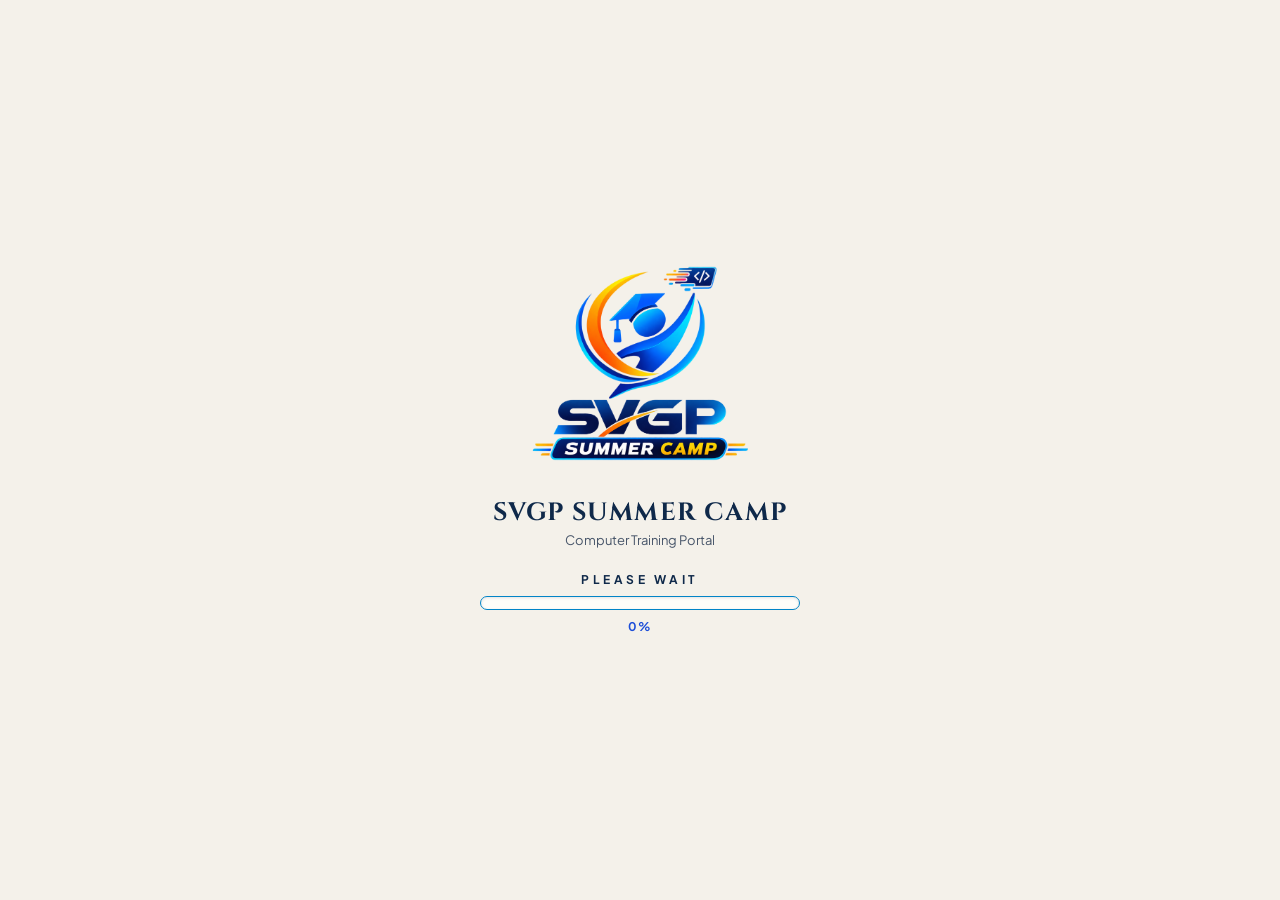
==== index.html @ 21c74dfc "Add files via upload" ====
<!DOCTYPE html>
<html lang="en">
<head>
  <meta charset="UTF-8" />
  <meta name="viewport" content="width=device-width, initial-scale=1.0" />
  <title>SVGP Summer Camp — Login</title>
  <link rel="preconnect" href="https://fonts.googleapis.com" />
  <link rel="preconnect" href="https://fonts.gstatic.com" crossorigin />
  <link href="https://fonts.googleapis.com/css2?family=Cinzel:wght@600;700&family=Plus+Jakarta+Sans:wght@400;500;600;700&display=swap" rel="stylesheet" />
  <link rel="stylesheet" href="common.css" />
  <link rel="stylesheet" href="splash.css" />
  <link rel="stylesheet" href="login.css" />
</head>
<body>
  <!-- ==================== 5-SECOND LOADING ANIMATION ==================== -->
  <div id="splash-loader" class="splash-screen" aria-label="Loading SVGP Summer Camp">
    <div class="splash-inner">
      <img src="logo.png" alt="SVGP Summer Camp Logo" class="splash-logo-img" />
      <h1 class="splash-brand-label">SVGP SUMMER CAMP</h1>
      <p class="splash-sub-label">Computer Training Portal</p>

      <div class="wait-loader-box" aria-hidden="true">
        <div class="wait-caption">PLEASE WAIT</div>
        <div class="wait-bar-track">
          <div id="wait-bar-fill" class="wait-bar-fill"></div>
        </div>
        <div id="wait-percent" class="wait-percent">0%</div>
      </div>
    </div>
  </div>

  <!-- ==================== LOGIN ONLY PORTAL ==================== -->
  <main class="frame-wrap">
    <section id="login-card" class="ledger-card">
      <header class="masthead">
        <span class="institution-tag">S.V. GOVERNMENT POLYTECHNIC • TIRUPATI</span>
        <h2 class="masthead-title">SVGP Summer Camp</h2>
        <p class="masthead-subtitle">Student &amp; Portal Sign In</p>
      </header>

      <div class="ledger-body">
        <!-- Login Form Only (Create Account Removed) -->
        <form id="login-form" class="stage-panel" novalidate>
          <div class="panel-head">
            <h2>Login</h2>
            <p>Sign in with your User ID or Mobile Number</p>
          </div>

          <div class="form-row">
            <label for="login-identifier">User ID or Mobile No</label>
            <div class="input-shell">
              <input type="text" id="login-identifier" placeholder="Enter User ID or Mobile No" autocomplete="username" required />
              <span class="valid-mark">✓</span>
            </div>
          </div>

          <div class="form-row">
            <label for="login-password">Password</label>
            <div class="input-shell">
              <input type="password" id="login-password" placeholder="Enter your password" autocomplete="current-password" required />
              <button type="button" class="vis-btn" data-target="login-password" title="Show/Hide Password">👁</button>
            </div>
          </div>

          <div class="row-end">
            <button type="button" id="open-forgot-btn" class="inline-link">Forgot Password?</button>
          </div>

          <div class="cta-group">
            <button type="submit" id="login-btn" class="btn-primary-blue full-w">Login</button>
          </div>

          <div id="login-msg" class="status-text" role="alert" aria-live="polite"></div>
        </form>

        <!-- Forgot Password: Match Mobile No + Gmail ID -> Redirect to Admin Page -->
        <form id="forgot-panel" class="stage-panel" style="display: none;" novalidate>
          <div class="panel-head">
            <h2>Forgot Password</h2>
            <p>Enter registered Mobile No &amp; Gmail ID to proceed to Admin Page</p>
          </div>

          <div class="form-row">
            <label for="reset-mobile">Registered Mobile No</label>
            <div class="input-shell">
              <input type="tel" id="reset-mobile" placeholder="Enter registered Mobile No" required />
              <span class="valid-mark">✓</span>
            </div>
          </div>

          <div class="form-row">
            <label for="reset-email">Registered Gmail ID</label>
            <div class="input-shell">
              <input type="email" id="reset-email" placeholder="Enter registered Gmail ID" required />
              <span class="valid-mark">✓</span>
            </div>
          </div>

          <button type="submit" id="send-reset-btn" class="btn-primary-blue full-w">Verify &amp; Go to Admin Page</button>

          <div class="row-center">
            <button type="button" id="back-to-login-btn" class="inline-link">← Back to Login</button>
          </div>

          <div id="reset-msg" class="status-text" role="alert" aria-live="polite"></div>
        </form>
      </div>
    </section>

    <!-- Logged-In Student Card -->
    <section id="welcome-card" class="member-card" style="display: none;">
      <img id="welcome-avatar" src="" alt="Profile Photo" class="member-avatar" />
      <h2 id="welcome-title">Welcome!</h2>
      <span class="member-badge">SVGP Summer Camp Student</span>

      <div class="member-table">
        <div class="member-item"><span>Full Name</span><strong id="detail-name"></strong></div>
        <div class="member-item"><span>User ID</span><strong id="detail-username"></strong></div>
        <div class="member-item"><span>Mobile No</span><strong id="detail-mobile"></strong></div>
        <div class="member-item"><span>Gmail ID</span><strong id="detail-email"></strong></div>
      </div>

      <button type="button" id="logout-btn" class="btn-crimson">Logout</button>
    </section>
  </main>

  <script type="module" src="login.js"></script>
</body>
</html>
---- common.css ----
/* common.css */
:root {
  --blue-deep: #0f294a;
  --blue-royal: #1d4ed8;
  --blue-sky: #0284c7;
  --accent-indigo: #4338ca;
  --bg-cream: #f4f1ea;
  --surface-card: #fffdf9;
  --surface-inset: #f2f5fb;
  --ink-charcoal: #0f172a;
  --ink-muted: #475569;
  --line-rule: #d5dde8;
  --err: #b91c1c;
  --r-card: 18px;
  --r-input: 10px;
}

* {
  box-sizing: border-box;
  font-family: "Plus Jakarta Sans", system-ui, -apple-system, Arial, sans-serif;
}

body {
  margin: 0;
  min-height: 100vh;
  display: flex;
  justify-content: center;
  align-items: center;
  padding: 20px 14px;
  background-color: var(--bg-cream);
  color: var(--ink-charcoal);
}

.frame-wrap {
  width: 100%;
  max-width: 460px;
  display: flex;
  justify-content: center;
  align-items: center;
}

.ledger-card {
  width: 100%;
  background: var(--surface-card);
  border: 1px solid var(--line-rule);
  border-radius: var(--r-card);
  overflow: hidden;
  box-shadow: 0 16px 36px rgba(15, 41, 74, 0.09);
  animation: cardEnter 0.45s ease both;
}

@keyframes cardEnter {
  from { opacity: 0; transform: translateY(10px); }
  to { opacity: 1; transform: translateY(0); }
}

.masthead {
  background: linear-gradient(135deg, var(--blue-deep) 0%, var(--blue-royal) 62%, var(--blue-sky) 100%);
  color: #ffffff;
  padding: 22px 24px 18px;
  border-bottom: 3px solid var(--blue-sky);
  text-align: center;
}

.institution-tag {
  display: block;
  font-size: 9.5px;
  font-weight: 700;
  letter-spacing: 2px;
  color: #e0f2fe;
  margin-bottom: 5px;
}

.masthead-title {
  margin: 0;
  font-family: "Cinzel", Georgia, serif;
  font-size: 22px;
  font-weight: 700;
  letter-spacing: 0.6px;
}

.masthead-subtitle {
  margin: 5px 0 0;
  font-size: 12px;
  color: #e0f2fe;
}

.ledger-body {
  padding: 24px 26px 28px;
}

.panel-head {
  text-align: center;
  margin-bottom: 18px;
}

.panel-head h2 {
  margin: 0 0 4px;
  font-family: "Cinzel", Georgia, serif;
  font-size: 20px;
  font-weight: 700;
  color: var(--blue-deep);
}

.panel-head p {
  margin: 0;
  font-size: 12.5px;
  color: var(--ink-muted);
}

.form-row {
  margin-bottom: 14px;
}

.form-row label {
  display: block;
  font-size: 12.5px;
  font-weight: 600;
  margin-bottom: 5px;
}

.input-shell {
  position: relative;
  display: flex;
  align-items: center;
}

.input-shell input {
  width: 100%;
  padding: 10px 34px 10px 12px;
  border: 1px solid var(--line-rule);
  border-radius: var(--r-input);
  background: #ffffff;
  font-size: 13.5px;
  color: var(--ink-charcoal);
  outline: none;
}

.input-shell input:focus {
  border-color: var(--blue-royal);
  box-shadow: 0 0 0 3px rgba(29, 78, 216, 0.1);
}

.valid-mark {
  position: absolute;
  right: 11px;
  font-size: 12.5px;
  font-weight: 700;
  color: #cbd5e1;
}

.input-shell input:valid:not(:placeholder-shown) + .valid-mark {
  color: var(--blue-royal);
}

.vis-btn {
  position: absolute;
  right: 8px;
  background: none;
  border: none;
  cursor: pointer;
  font-size: 14px;
  padding: 4px;
  color: var(--ink-muted);
}

.inline-link {
  background: none;
  border: none;
  color: var(--blue-royal);
  font-size: 12.5px;
  font-weight: 600;
  cursor: pointer;
  padding: 0;
}

.inline-link:hover {
  text-decoration: underline;
  color: var(--accent-indigo);
}

.cta-group {
  display: flex;
  gap: 12px;
}

.btn-primary-blue {
  flex: 1;
  padding: 11px 16px;
  border: 1px solid var(--blue-deep);
  border-radius: var(--r-input);
  background: linear-gradient(135deg, var(--blue-deep) 0%, var(--blue-royal) 100%);
  color: #ffffff;
  font-size: 13.5px;
  font-weight: 600;
  cursor: pointer;
  text-align: center;
  text-decoration: none;
}

.btn-primary-blue.full-w {
  width: 100%;
}

.btn-primary-blue:hover:not(:disabled) {
  filter: brightness(1.08);
}

.btn-primary-blue:disabled {
  opacity: 0.7;
  cursor: not-allowed;
}

.status-text {
  margin-top: 14px;
  min-height: 18px;
  font-size: 12.5px;
  font-weight: 500;
  text-align: center;
  line-height: 1.45;
}

.error {
  color: var(--err);
  background: #fef2f2;
  border: 1px solid #fecaca;
  border-radius: 8px;
  padding: 8px 10px;
}

.success {
  color: var(--blue-royal);
  background: #eff6ff;
  border: 1px solid #bfdbfe;
  border-radius: 8px;
  padding: 8px 10px;
}

@media (max-width: 600px) {
  .ledger-body {
    padding: 20px 18px 24px;
  }
}

/* login.css */
.row-end {
  display: flex;
  justify-content: flex-end;
  margin-bottom: 14px;
}

.row-center {
  display: flex;
  justify-content: center;
  margin-top: 14px;
}

.member-card {
  width: 100%;
  max-width: 440px;
  background: var(--surface-card);
  border: 1px solid var(--line-rule);
  border-radius: var(--r-card);
  padding: 28px 24px;
  text-align: center;
  box-shadow: 0 16px 36px rgba(15, 41, 74, 0.09);
}

.member-avatar {
  width: 76px;
  height: 76px;
  border-radius: 50%;
  object-fit: cover;
  border: 2px solid var(--blue-royal);
  margin-bottom: 10px;
}

.member-card h2 {
  margin: 0 0 6px;
  font-family: "Cinzel", Georgia, serif;
  font-size: 21px;
  color: var(--blue-deep);
}

.member-badge {
  display: inline-block;
  font-size: 11px;
  font-weight: 600;
  color: var(--blue-royal);
  background: var(--surface-inset);
  border: 1px solid var(--line-rule);
  padding: 3px 10px;
  border-radius: 999px;
}

.member-table {
  margin: 18px 0 22px;
  background: var(--surface-inset);
  border: 1px solid var(--line-rule);
  border-radius: var(--r-input);
  padding: 12px 16px;
  text-align: left;
}

.member-item {
  display: flex;
  justify-content: space-between;
  gap: 12px;
  padding: 7px 0;
  border-bottom: 1px dashed var(--line-rule);
  font-size: 13px;
}

.member-item:last-child {
  border-bottom: none;
}

.member-item span {
  color: var(--ink-muted);
}

.member-item strong {
  color: var(--ink-charcoal);
  word-break: break-all;
}

.btn-crimson {
  padding: 10px 24px;
  border: 1px solid var(--err);
  border-radius: var(--r-input);
  background: #ffffff;
  color: var(--err);
  font-size: 13px;
  font-weight: 600;
  cursor: pointer;
}

.btn-crimson:hover {
  background: var(--err);
  color: #ffffff;
}
---- splash.css ----
.splash-screen {
  position: fixed;
  inset: 0;
  z-index: 9999;
  background-color: #f4f1ea;
  display: flex;
  justify-content: center;
  align-items: center;
  padding: 24px;
  transition: opacity 0.45s ease, visibility 0.45s ease;
}

.splash-screen.is-hidden {
  opacity: 0;
  visibility: hidden;
  pointer-events: none;
}

.splash-inner {
  display: flex;
  flex-direction: column;
  align-items: center;
  text-align: center;
  max-width: 400px;
  width: 100%;
}

.splash-logo-img {
  width: clamp(180px, 50vw, 225px);
  height: auto;
  display: block;
  object-fit: contain;
  background: transparent;
}

.splash-brand-label {
  margin: 14px 0 3px;
  font-family: "Cinzel", Georgia, serif;
  font-size: clamp(20px, 5vw, 25px);
  font-weight: 700;
  letter-spacing: 1.2px;
  color: #0f294a;
}

.splash-sub-label {
  margin: 0 0 24px;
  font-family: "Plus Jakarta Sans", sans-serif;
  font-size: 13px;
  color: #475569;
}

.wait-loader-box {
  width: min(320px, 88vw);
  display: flex;
  flex-direction: column;
  align-items: center;
  gap: 9px;
}

.wait-caption {
  font-family: "Plus Jakarta Sans", sans-serif;
  font-size: 12px;
  font-weight: 700;
  letter-spacing: 3.5px;
  color: #0f294a;
}

.wait-bar-track {
  width: 100%;
  height: 14px;
  border-radius: 999px;
  padding: 2px;
  background: #fffdf9;
  border: 1.5px solid #0284c7;
  box-shadow: inset 0 1px 3px rgba(15, 41, 74, 0.12);
  overflow: hidden;
}

.wait-bar-fill {
  width: 0%;
  height: 100%;
  border-radius: 999px;
  background: linear-gradient(90deg, #ec4899 0%, #8b5cf6 48%, #0284c7 100%);
  transition: width 0.08s linear;
}

.wait-percent {
  font-family: "Plus Jakarta Sans", sans-serif;
  font-size: 12px;
  font-weight: 700;
  letter-spacing: 1px;
  color: #1d4ed8;
}
---- login.css ----
/* common.css */
:root {
  --blue-deep: #0f294a;
  --blue-royal: #1d4ed8;
  --blue-sky: #0284c7;
  --accent-indigo: #4338ca;
  --bg-cream: #f4f1ea;
  --surface-card: #fffdf9;
  --surface-inset: #f2f5fb;
  --ink-charcoal: #0f172a;
  --ink-muted: #475569;
  --line-rule: #d5dde8;
  --err: #b91c1c;
  --r-card: 18px;
  --r-input: 10px;
}

* {
  box-sizing: border-box;
  font-family: "Plus Jakarta Sans", system-ui, -apple-system, Arial, sans-serif;
}

body {
  margin: 0;
  min-height: 100vh;
  display: flex;
  justify-content: center;
  align-items: center;
  padding: 20px 14px;
  background-color: var(--bg-cream);
  color: var(--ink-charcoal);
}

.frame-wrap {
  width: 100%;
  max-width: 460px;
  display: flex;
  justify-content: center;
  align-items: center;
}

.ledger-card {
  width: 100%;
  background: var(--surface-card);
  border: 1px solid var(--line-rule);
  border-radius: var(--r-card);
  overflow: hidden;
  box-shadow: 0 16px 36px rgba(15, 41, 74, 0.09);
  animation: cardEnter 0.45s ease both;
}

@keyframes cardEnter {
  from { opacity: 0; transform: translateY(10px); }
  to { opacity: 1; transform: translateY(0); }
}

.masthead {
  background: linear-gradient(135deg, var(--blue-deep) 0%, var(--blue-royal) 62%, var(--blue-sky) 100%);
  color: #ffffff;
  padding: 22px 24px 18px;
  border-bottom: 3px solid var(--blue-sky);
  text-align: center;
}

.institution-tag {
  display: block;
  font-size: 9.5px;
  font-weight: 700;
  letter-spacing: 2px;
  color: #e0f2fe;
  margin-bottom: 5px;
}

.masthead-title {
  margin: 0;
  font-family: "Cinzel", Georgia, serif;
  font-size: 22px;
  font-weight: 700;
  letter-spacing: 0.6px;
}

.masthead-subtitle {
  margin: 5px 0 0;
  font-size: 12px;
  color: #e0f2fe;
}

.ledger-body {
  padding: 24px 26px 28px;
}

.panel-head {
  text-align: center;
  margin-bottom: 18px;
}

.panel-head h2 {
  margin: 0 0 4px;
  font-family: "Cinzel", Georgia, serif;
  font-size: 20px;
  font-weight: 700;
  color: var(--blue-deep);
}

.panel-head p {
  margin: 0;
  font-size: 12.5px;
  color: var(--ink-muted);
}

.form-row {
  margin-bottom: 14px;
}

.form-row label {
  display: block;
  font-size: 12.5px;
  font-weight: 600;
  margin-bottom: 5px;
}

.input-shell {
  position: relative;
  display: flex;
  align-items: center;
}

.input-shell input {
  width: 100%;
  padding: 10px 34px 10px 12px;
  border: 1px solid var(--line-rule);
  border-radius: var(--r-input);
  background: #ffffff;
  font-size: 13.5px;
  color: var(--ink-charcoal);
  outline: none;
}

.input-shell input:focus {
  border-color: var(--blue-royal);
  box-shadow: 0 0 0 3px rgba(29, 78, 216, 0.1);
}

.valid-mark {
  position: absolute;
  right: 11px;
  font-size: 12.5px;
  font-weight: 700;
  color: #cbd5e1;
}

.input-shell input:valid:not(:placeholder-shown) + .valid-mark {
  color: var(--blue-royal);
}

.vis-btn {
  position: absolute;
  right: 8px;
  background: none;
  border: none;
  cursor: pointer;
  font-size: 14px;
  padding: 4px;
  color: var(--ink-muted);
}

.inline-link {
  background: none;
  border: none;
  color: var(--blue-royal);
  font-size: 12.5px;
  font-weight: 600;
  cursor: pointer;
  padding: 0;
}

.inline-link:hover {
  text-decoration: underline;
  color: var(--accent-indigo);
}

.cta-group {
  display: flex;
  gap: 12px;
}

.btn-primary-blue {
  flex: 1;
  padding: 11px 16px;
  border: 1px solid var(--blue-deep);
  border-radius: var(--r-input);
  background: linear-gradient(135deg, var(--blue-deep) 0%, var(--blue-royal) 100%);
  color: #ffffff;
  font-size: 13.5px;
  font-weight: 600;
  cursor: pointer;
  text-align: center;
  text-decoration: none;
}

.btn-primary-blue.full-w {
  width: 100%;
}

.btn-primary-blue:hover:not(:disabled) {
  filter: brightness(1.08);
}

.btn-primary-blue:disabled {
  opacity: 0.7;
  cursor: not-allowed;
}

.status-text {
  margin-top: 14px;
  min-height: 18px;
  font-size: 12.5px;
  font-weight: 500;
  text-align: center;
  line-height: 1.45;
}

.error {
  color: var(--err);
  background: #fef2f2;
  border: 1px solid #fecaca;
  border-radius: 8px;
  padding: 8px 10px;
}

.success {
  color: var(--blue-royal);
  background: #eff6ff;
  border: 1px solid #bfdbfe;
  border-radius: 8px;
  padding: 8px 10px;
}

@media (max-width: 600px) {
  .ledger-body {
    padding: 20px 18px 24px;
  }
}

/* login.css */
.row-end {
  display: flex;
  justify-content: flex-end;
  margin-bottom: 14px;
}

.row-center {
  display: flex;
  justify-content: center;
  margin-top: 14px;
}

.member-card {
  width: 100%;
  max-width: 440px;
  background: var(--surface-card);
  border: 1px solid var(--line-rule);
  border-radius: var(--r-card);
  padding: 28px 24px;
  text-align: center;
  box-shadow: 0 16px 36px rgba(15, 41, 74, 0.09);
}

.member-avatar {
  width: 76px;
  height: 76px;
  border-radius: 50%;
  object-fit: cover;
  border: 2px solid var(--blue-royal);
  margin-bottom: 10px;
}

.member-card h2 {
  margin: 0 0 6px;
  font-family: "Cinzel", Georgia, serif;
  font-size: 21px;
  color: var(--blue-deep);
}

.member-badge {
  display: inline-block;
  font-size: 11px;
  font-weight: 600;
  color: var(--blue-royal);
  background: var(--surface-inset);
  border: 1px solid var(--line-rule);
  padding: 3px 10px;
  border-radius: 999px;
}

.member-table {
  margin: 18px 0 22px;
  background: var(--surface-inset);
  border: 1px solid var(--line-rule);
  border-radius: var(--r-input);
  padding: 12px 16px;
  text-align: left;
}

.member-item {
  display: flex;
  justify-content: space-between;
  gap: 12px;
  padding: 7px 0;
  border-bottom: 1px dashed var(--line-rule);
  font-size: 13px;
}

.member-item:last-child {
  border-bottom: none;
}

.member-item span {
  color: var(--ink-muted);
}

.member-item strong {
  color: var(--ink-charcoal);
  word-break: break-all;
}

.btn-crimson {
  padding: 10px 24px;
  border: 1px solid var(--err);
  border-radius: var(--r-input);
  background: #ffffff;
  color: var(--err);
  font-size: 13px;
  font-weight: 600;
  cursor: pointer;
}

.btn-crimson:hover {
  background: var(--err);
  color: #ffffff;
}
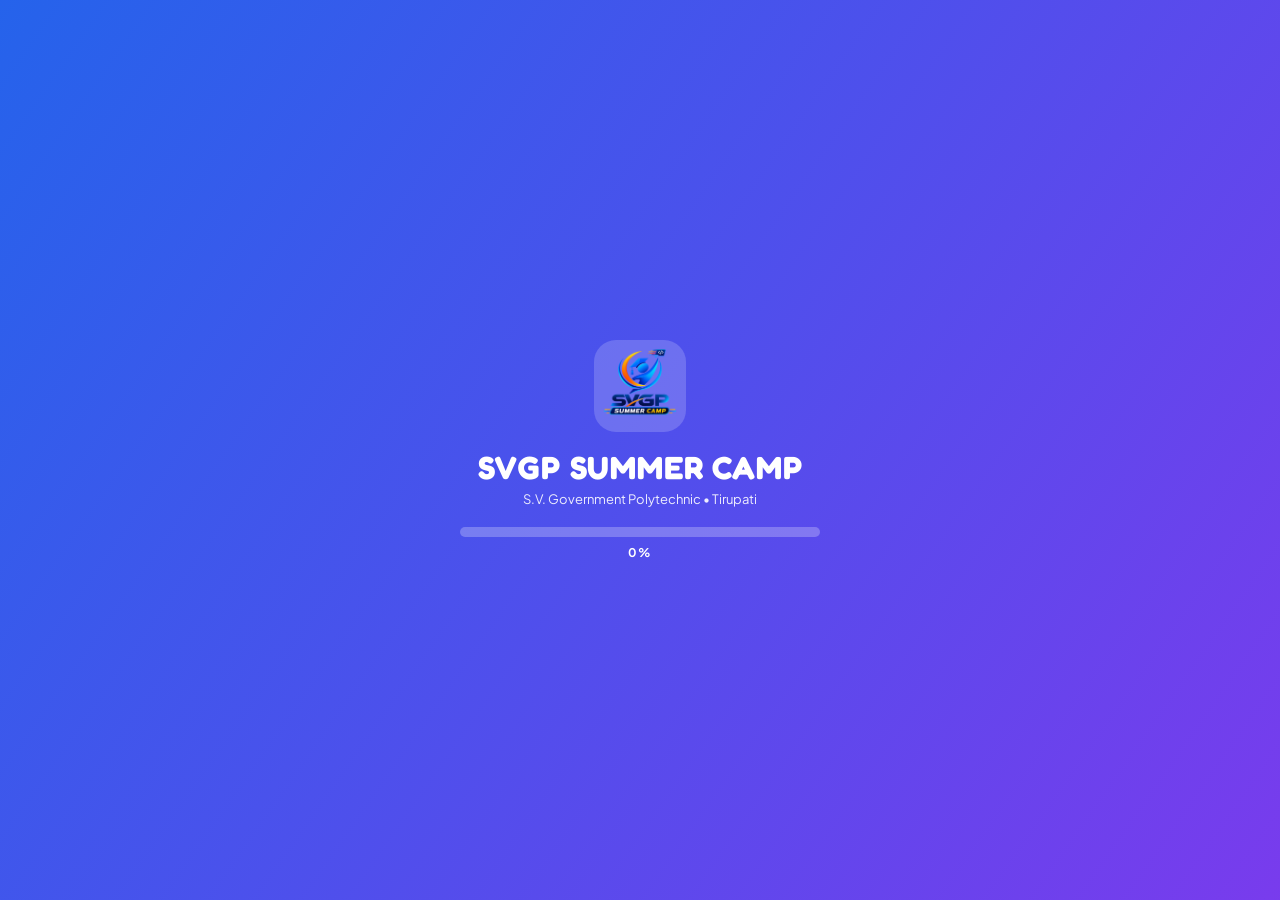
==== commit 6e83be84: "Add files via upload" ====
--- a/index.html
+++ b/index.html
@@ -3,124 +3,123 @@
 <head>
   <meta charset="UTF-8" />
   <meta name="viewport" content="width=device-width, initial-scale=1.0" />
-  <title>SVGP Summer Camp — Login</title>
+  <title>SVGP Summer Camp — Sign In &amp; Welcome</title>
   <link rel="preconnect" href="https://fonts.googleapis.com" />
   <link rel="preconnect" href="https://fonts.gstatic.com" crossorigin />
-  <link href="https://fonts.googleapis.com/css2?family=Cinzel:wght@600;700&family=Plus+Jakarta+Sans:wght@400;500;600;700&display=swap" rel="stylesheet" />
-  <link rel="stylesheet" href="common.css" />
-  <link rel="stylesheet" href="splash.css" />
-  <link rel="stylesheet" href="login.css" />
+  <link
+    href="https://fonts.googleapis.com/css2?family=Fredoka:wght@600;700&family=Plus+Jakarta+Sans:wght@400;500;600;700&display=swap"
+    rel="stylesheet"
+  />
+  <link rel="stylesheet" href="style.css" />
 </head>
 <body>
-  <!-- ==================== 5-SECOND LOADING ANIMATION ==================== -->
+  <div class="vibrant-bg" aria-hidden="true">
+    <span class="blob blob-1"></span>
+    <span class="blob blob-2"></span>
+    <span class="blob blob-3"></span>
+  </div>
+
+  <!-- Smooth Splash Loader -->
   <div id="splash-loader" class="splash-screen" aria-label="Loading SVGP Summer Camp">
-    <div class="splash-inner">
-      <img src="logo.png" alt="SVGP Summer Camp Logo" class="splash-logo-img" />
-      <h1 class="splash-brand-label">SVGP SUMMER CAMP</h1>
-      <p class="splash-sub-label">Computer Training Portal</p>
-
-      <div class="wait-loader-box" aria-hidden="true">
-        <div class="wait-caption">PLEASE WAIT</div>
-        <div class="wait-bar-track">
-          <div id="wait-bar-fill" class="wait-bar-fill"></div>
-        </div>
-        <div id="wait-percent" class="wait-percent">0%</div>
+    <div class="splash-box">
+      <img src="logo.png" alt="SVGP Summer Camp Logo" class="splash-logo" onerror="this.style.display='none'" />
+      <h1 class="splash-title">SVGP SUMMER CAMP</h1>
+      <p class="splash-sub">S.V. Government Polytechnic • Tirupati</p>
+      <div class="splash-meter">
+        <div id="splash-fill" class="splash-fill"></div>
       </div>
+      <span id="splash-pct" class="splash-pct">0%</span>
     </div>
   </div>
 
-  <!-- ==================== LOGIN ONLY PORTAL ==================== -->
-  <main class="frame-wrap">
-    <section id="login-card" class="ledger-card">
-      <header class="masthead">
-        <span class="institution-tag">S.V. GOVERNMENT POLYTECHNIC • TIRUPATI</span>
-        <h2 class="masthead-title">SVGP Summer Camp</h2>
-        <p class="masthead-subtitle">Student &amp; Portal Sign In</p>
+  <main class="shell">
+    <!-- Sign In Card (No Create Account) -->
+    <section id="login-card" class="auth-card" style="display: none;">
+      <header class="card-banner">
+        <span class="banner-pill">SVGP COMPUTER TRAINING</span>
+        <h1>SVGP Summer Camp</h1>
+        <p>Sign in with your User ID or Mobile Number</p>
       </header>
 
-      <div class="ledger-body">
-        <!-- Login Form Only (Create Account Removed) -->
-        <form id="login-form" class="stage-panel" novalidate>
-          <div class="panel-head">
-            <h2>Login</h2>
-            <p>Sign in with your User ID or Mobile Number</p>
-          </div>
-
-          <div class="form-row">
+      <div class="card-body">
+        <form id="login-form" novalidate>
+          <div class="field-group">
             <label for="login-identifier">User ID or Mobile No</label>
-            <div class="input-shell">
-              <input type="text" id="login-identifier" placeholder="Enter User ID or Mobile No" autocomplete="username" required />
-              <span class="valid-mark">✓</span>
+            <div class="input-box">
+              <input type="text" id="login-identifier" placeholder="Enter User ID or Mobile No" required />
+              <span class="tick">✓</span>
             </div>
           </div>
 
-          <div class="form-row">
+          <div class="field-group">
             <label for="login-password">Password</label>
-            <div class="input-shell">
-              <input type="password" id="login-password" placeholder="Enter your password" autocomplete="current-password" required />
-              <button type="button" class="vis-btn" data-target="login-password" title="Show/Hide Password">👁</button>
+            <div class="input-box">
+              <input type="password" id="login-password" placeholder="Enter your password" required />
+              <button type="button" class="eye-toggle" data-target="login-password" title="Show/Hide Password">👁</button>
             </div>
           </div>
 
-          <div class="row-end">
-            <button type="button" id="open-forgot-btn" class="inline-link">Forgot Password?</button>
+          <div class="forgot-row">
+            <button type="button" id="open-forgot-btn" class="link-btn">Forgot Password?</button>
           </div>
 
-          <div class="cta-group">
-            <button type="submit" id="login-btn" class="btn-primary-blue full-w">Login</button>
+          <button type="submit" id="login-btn" class="btn-vivid full-w">Sign In</button>
+
+          <div id="login-msg" class="msg" role="status" aria-live="polite"></div>
+        </form>
+
+        <form id="forgot-panel" style="display: none;" novalidate>
+          <div class="sub-head">
+            <h2>Reset Password</h2>
+            <p>Enter registered Mobile No &amp; Gmail ID</p>
           </div>
 
-          <div id="login-msg" class="status-text" role="alert" aria-live="polite"></div>
-        </form>
-
-        <!-- Forgot Password: Match Mobile No + Gmail ID -> Redirect to Admin Page -->
-        <form id="forgot-panel" class="stage-panel" style="display: none;" novalidate>
-          <div class="panel-head">
-            <h2>Forgot Password</h2>
-            <p>Enter registered Mobile No &amp; Gmail ID to proceed to Admin Page</p>
-          </div>
-
-          <div class="form-row">
+          <div class="field-group">
             <label for="reset-mobile">Registered Mobile No</label>
-            <div class="input-shell">
+            <div class="input-box">
               <input type="tel" id="reset-mobile" placeholder="Enter registered Mobile No" required />
-              <span class="valid-mark">✓</span>
+              <span class="tick">✓</span>
             </div>
           </div>
 
-          <div class="form-row">
+          <div class="field-group">
             <label for="reset-email">Registered Gmail ID</label>
-            <div class="input-shell">
+            <div class="input-box">
               <input type="email" id="reset-email" placeholder="Enter registered Gmail ID" required />
-              <span class="valid-mark">✓</span>
+              <span class="tick">✓</span>
             </div>
           </div>
 
-          <button type="submit" id="send-reset-btn" class="btn-primary-blue full-w">Verify &amp; Go to Admin Page</button>
+          <button type="submit" id="send-reset-btn" class="btn-vivid full-w">Verify &amp; Send Reset Link</button>
 
-          <div class="row-center">
-            <button type="button" id="back-to-login-btn" class="inline-link">← Back to Login</button>
+          <div class="center-row">
+            <button type="button" id="back-to-login-btn" class="link-btn">← Back to Sign In</button>
           </div>
 
-          <div id="reset-msg" class="status-text" role="alert" aria-live="polite"></div>
+          <div id="reset-msg" class="msg" role="status" aria-live="polite"></div>
         </form>
       </div>
     </section>
 
-    <!-- Logged-In Student Card -->
-    <section id="welcome-card" class="member-card" style="display: none;">
-      <img id="welcome-avatar" src="" alt="Profile Photo" class="member-avatar" />
+    <!-- Auto-Login Welcome Card (Student Photo + Name -> Smoothly Opens Dashboard) -->
+    <section id="welcome-card" class="welcome-card" style="display: none;">
+      <div class="welcome-glow-ring">
+        <img id="welcome-avatar" src="" alt="Student Photo" class="welcome-avatar" />
+      </div>
+      <span class="welcome-tag">AUTO-LOGIN VERIFIED</span>
       <h2 id="welcome-title">Welcome!</h2>
-      <span class="member-badge">SVGP Summer Camp Student</span>
+      <p class="welcome-sub">Preparing your Attendance Calendar &amp; PDF Notes...</p>
 
-      <div class="member-table">
-        <div class="member-item"><span>Full Name</span><strong id="detail-name"></strong></div>
-        <div class="member-item"><span>User ID</span><strong id="detail-username"></strong></div>
-        <div class="member-item"><span>Mobile No</span><strong id="detail-mobile"></strong></div>
-        <div class="member-item"><span>Gmail ID</span><strong id="detail-email"></strong></div>
+      <div class="info-box">
+        <div><span>User ID</span><strong id="detail-username">-</strong></div>
+        <div><span>Mobile No</span><strong id="detail-mobile">-</strong></div>
+        <div><span>Gmail ID</span><strong id="detail-email">-</strong></div>
       </div>
 
-      <button type="button" id="logout-btn" class="btn-crimson">Logout</button>
+      <div class="welcome-actions">
+        <a href="dashboard.html" id="go-dash-btn" class="btn-vivid">Go to Dashboard →</a>
+        <button type="button" id="logout-btn" class="btn-ghost-danger">Logout</button>
+      </div>
     </section>
   </main>
 
--- a/style.css
+++ b/style.css
@@ -0,0 +1,416 @@
+:root {
+  --bg-1: #0f172a;
+  --bg-2: #1e1b4b;
+  --card-bg: #ffffff;
+  --soft-bg: #f8fafc;
+  --ink-dark: #0f172a;
+  --ink-soft: #475569;
+  --line: #e2e8f0;
+
+  --grad-vivid: linear-gradient(125deg, #2563eb 0%, #7c3aed 52%, #ec4899 100%);
+  --grad-warm: linear-gradient(135deg, #0284c7 0%, #6366f1 50%, #d946ef 100%);
+  --accent-pink: #ec4899;
+  --accent-blue: #2563eb;
+  --err: #dc2626;
+  --ok: #059669;
+}
+
+* {
+  box-sizing: border-box;
+  font-family: "Plus Jakarta Sans", system-ui, sans-serif;
+}
+
+body {
+  margin: 0;
+  min-height: 100vh;
+  display: flex;
+  justify-content: center;
+  align-items: center;
+  padding: 20px 14px;
+  background: linear-gradient(135deg, #eef2ff 0%, #fdf2f8 50%, #ecfeff 100%);
+  color: var(--ink-dark);
+  overflow-x: hidden;
+  position: relative;
+}
+
+/* Colorful Animated Background Blobs */
+.vibrant-bg {
+  position: fixed;
+  inset: 0;
+  z-index: 0;
+  pointer-events: none;
+  overflow: hidden;
+}
+
+.blob {
+  position: absolute;
+  border-radius: 50%;
+  filter: blur(75px);
+  opacity: 0.45;
+  animation: blobFloat 9s ease-in-out infinite;
+}
+
+.blob-1 {
+  width: 320px;
+  height: 320px;
+  background: #60a5fa;
+  top: -80px;
+  left: -80px;
+}
+
+.blob-2 {
+  width: 340px;
+  height: 340px;
+  background: #c084fc;
+  bottom: -90px;
+  right: -70px;
+  animation-delay: -3s;
+}
+
+.blob-3 {
+  width: 240px;
+  height: 240px;
+  background: #f472b6;
+  top: 42%;
+  left: 55%;
+  animation-delay: -6s;
+}
+
+@keyframes blobFloat {
+  0%, 100% { transform: translate(0, 0) scale(1); }
+  50% { transform: translate(22px, -18px) scale(1.08); }
+}
+
+/* Splash Screen */
+.splash-screen {
+  position: fixed;
+  inset: 0;
+  z-index: 9999;
+  background: var(--grad-vivid);
+  background-size: 200% 200%;
+  animation: gradientShift 4s ease infinite;
+  display: flex;
+  justify-content: center;
+  align-items: center;
+  padding: 24px;
+  color: #ffffff;
+  transition: opacity 0.45s ease, transform 0.45s ease, visibility 0.45s ease;
+}
+
+.splash-screen.is-done {
+  opacity: 0;
+  transform: scale(1.04);
+  visibility: hidden;
+  pointer-events: none;
+}
+
+@keyframes gradientShift {
+  0%, 100% { background-position: 0% 50%; }
+  50% { background-position: 100% 50%; }
+}
+
+.splash-box {
+  text-align: center;
+  max-width: 360px;
+  width: 100%;
+  animation: popUp 0.6s cubic-bezier(0.22, 1, 0.36, 1) both;
+}
+
+.splash-logo {
+  width: 92px;
+  height: 92px;
+  object-fit: contain;
+  border-radius: 22px;
+  background: rgba(255, 255, 255, 0.18);
+  padding: 8px;
+  margin-bottom: 12px;
+}
+
+.splash-title {
+  margin: 0;
+  font-family: "Fredoka", sans-serif;
+  font-size: clamp(24px, 6vw, 32px);
+  letter-spacing: 0.8px;
+}
+
+.splash-sub {
+  margin: 4px 0 20px;
+  font-size: 13px;
+  color: rgba(255, 255, 255, 0.9);
+}
+
+.splash-meter {
+  width: 100%;
+  height: 10px;
+  background: rgba(255, 255, 255, 0.25);
+  border-radius: 999px;
+  overflow: hidden;
+}
+
+.splash-fill {
+  width: 0%;
+  height: 100%;
+  background: linear-gradient(90deg, #fde047, #38bdf8, #ffffff);
+  border-radius: 999px;
+  transition: width 0.1s linear;
+}
+
+.splash-pct {
+  display: inline-block;
+  margin-top: 8px;
+  font-size: 12px;
+  font-weight: 700;
+  letter-spacing: 1px;
+}
+
+/* Main Shell */
+.shell {
+  position: relative;
+  z-index: 1;
+  width: 100%;
+  max-width: 460px;
+}
+
+.auth-card,
+.welcome-card {
+  background: var(--card-bg);
+  border: 1px solid rgba(255, 255, 255, 0.8);
+  border-radius: 22px;
+  overflow: hidden;
+  box-shadow: 0 22px 50px rgba(37, 99, 235, 0.14);
+  animation: popUp 0.55s cubic-bezier(0.22, 1, 0.36, 1) both;
+}
+
+@keyframes popUp {
+  from {
+    opacity: 0;
+    transform: translateY(16px) scale(0.98);
+  }
+  to {
+    opacity: 1;
+    transform: translateY(0) scale(1);
+  }
+}
+
+.card-banner {
+  background: var(--grad-vivid);
+  background-size: 180% 180%;
+  animation: gradientShift 7s ease infinite;
+  color: #ffffff;
+  padding: 24px 22px;
+  text-align: center;
+}
+
+.banner-pill {
+  display: inline-block;
+  font-size: 10px;
+  font-weight: 700;
+  letter-spacing: 1.8px;
+  background: rgba(255, 255, 255, 0.2);
+  padding: 4px 12px;
+  border-radius: 999px;
+  margin-bottom: 8px;
+}
+
+.card-banner h1 {
+  margin: 0;
+  font-family: "Fredoka", sans-serif;
+  font-size: clamp(22px, 5vw, 28px);
+}
+
+.card-banner p {
+  margin: 5px 0 0;
+  font-size: 12.5px;
+  color: rgba(255, 255, 255, 0.92);
+}
+
+.card-body {
+  padding: 24px 26px 28px;
+}
+
+.sub-head {
+  text-align: center;
+  margin-bottom: 16px;
+}
+
+.sub-head h2 {
+  margin: 0 0 4px;
+  font-family: "Fredoka", sans-serif;
+  font-size: 20px;
+  color: var(--ink-dark);
+}
+
+.sub-head p {
+  margin: 0;
+  font-size: 12.5px;
+  color: var(--ink-soft);
+}
+
+.field-group {
+  margin-bottom: 14px;
+}
+
+.field-group label {
+  display: block;
+  font-size: 12.5px;
+  font-weight: 600;
+  margin-bottom: 6px;
+  color: var(--ink-dark);
+}
+
+.input-box {
+  position: relative;
+  display: flex;
+  align-items: center;
+}
+
+.input-box input {
+  width: 100%;
+  padding: 11px 36px 11px 12px;
+  border: 1.5px solid var(--line);
+  border-radius: 12px;
+  background: var(--soft-bg);
+  font-size: 13.5px;
+  color: var(--ink-dark);
+  outline: none;
+  transition: border-color 0.22s ease, box-shadow 0.22s ease, background-color 0.22s ease;
+}
+
+.input-box input:focus {
+  background: #ffffff;
+  border-color: #7c3aed;
+  box-shadow: 0 0 0 4px rgba(124, 58, 237, 0.14);
+}
+
+.tick {
+  position: absolute;
+  right: 11px;
+  font-size: 13px;
+  font-weight: 700;
+  color: #cbd5e1;
+  transition: color 0.2s ease, transform 0.2s ease;
+}
+
+.input-box input:valid:not(:placeholder-shown) + .tick {
+  color: var(--ok);
+  transform: scale(1.15);
+}
+
+.eye-toggle {
+  position: absolute;
+  right: 8px;
+  border: none;
+  background: none;
+  cursor: pointer;
+  font-size: 14px;
+  padding: 4px;
+}
+
+.forgot-row {
+  display: flex;
+  justify-content: flex-end;
+  margin-bottom: 14px;
+}
+
+.center-row {
+  display: flex;
+  justify-content: center;
+  margin-top: 14px;
+}
+
+.link-btn {
+  border: none;
+  background: none;
+  color: var(--accent-blue);
+  font-size: 12.5px;
+  font-weight: 700;
+  cursor: pointer;
+  padding: 0;
+}
+
+.link-btn:hover {
+  color: var(--accent-pink);
+  text-decoration: underline;
+}
+
+.btn-vivid {
+  display: inline-flex;
+  justify-content: center;
+  align-items: center;
+  padding: 12px 18px;
+  border: none;
+  border-radius: 12px;
+  background: var(--grad-vivid);
+  background-size: 180% 180%;
+  color: #ffffff;
+  font-size: 14px;
+  font-weight: 700;
+  text-decoration: none;
+  cursor: pointer;
+  transition: transform 0.18s ease, box-shadow 0.22s ease, background-position 0.35s ease;
+}
+
+.btn-vivid:hover {
+  background-position: 100% 50%;
+  transform: translateY(-2px);
+  box-shadow: 0 10px 22px rgba(124, 58, 237, 0.3);
+}
+
+.btn-vivid:active {
+  transform: translateY(0);
+}
+
+.full-w {
+  width: 100%;
+}
+
+.msg {
+  margin-top: 14px;
+  min-height: 18px;
+  font-size: 12.5px;
+  font-weight: 600;
+  text-align: center;
+}
+
+.error {
+  color: var(--err);
+}
+
+.success {
+  color: var(--ok);
+}
+
+/* Welcome Card */
+.welcome-card {
+  padding: 28px 24px;
+  text-align: center;
+}
+
+.welcome-glow-ring {
+  width: 96px;
+  height: 96px;
+  margin: 0 auto 12px;
+  padding: 4px;
+  border-radius: 50%;
+  background: var(--grad-vivid);
+  animation: pulseRing 2.2s ease-in-out infinite;
+}
+
+@keyframes pulseRing {
+  0%, 100% { transform: scale(1); }
+  50% { transform: scale(1.05); }
+}
+
+.welcome-avatar {
+  width: 100%;
+  height: 100%;
+  border-radius: 50%;
+  object-fit: cover;
+  background: #ffffff;
+}
+
+.welcome-tag {
+  display: inline-block;
+  font-size: 10.5px;
+  font-weight: 700;
+  letter-spacing: 1.
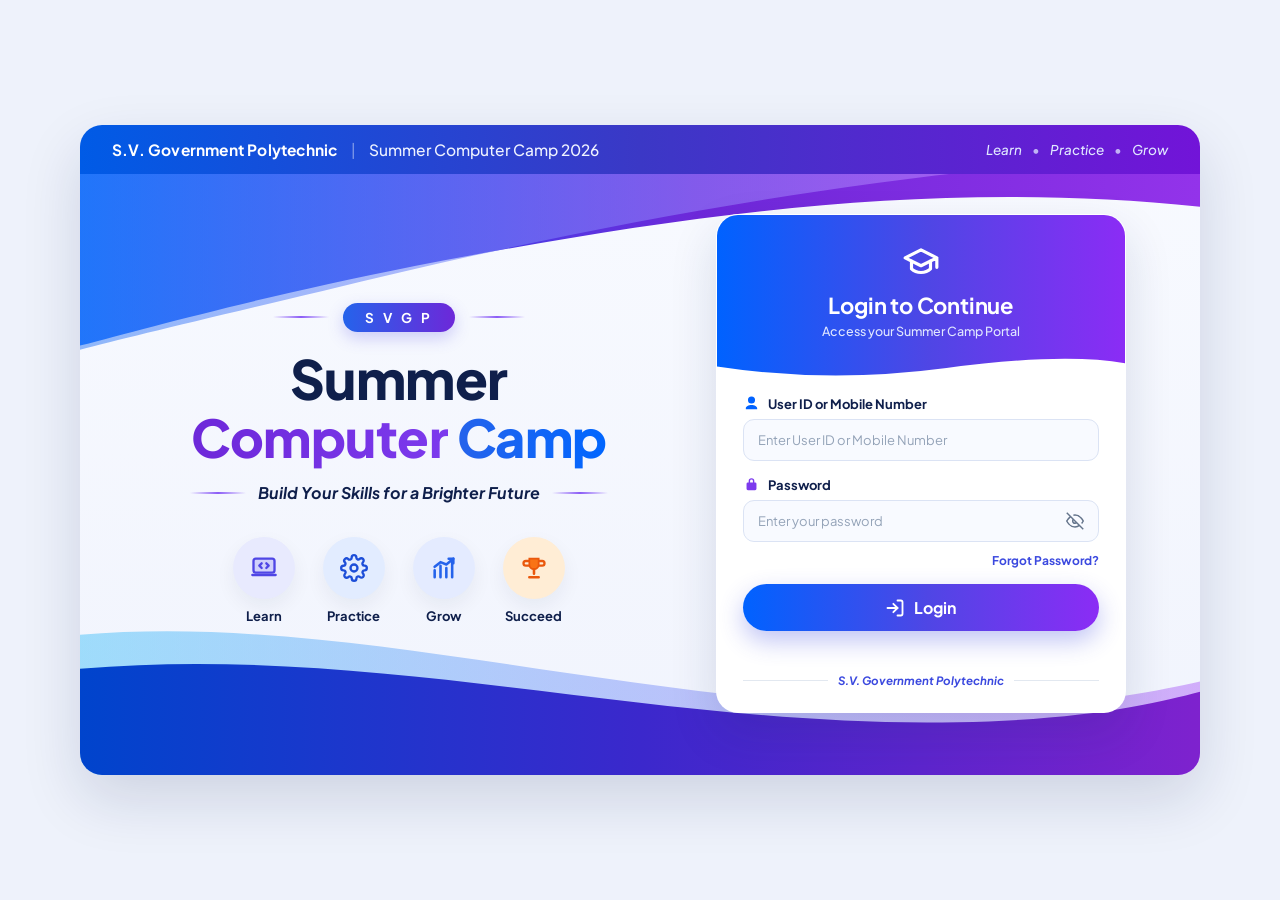
==== commit 5d423173: "Add files via upload" ====
--- a/index.html
+++ b/index.html
@@ -1,128 +1,319 @@
-<!DOCTYPE html>
-<html lang="en">
-<head>
-  <meta charset="UTF-8" />
-  <meta name="viewport" content="width=device-width, initial-scale=1.0" />
-  <title>SVGP Summer Camp — Sign In &amp; Welcome</title>
-  <link rel="preconnect" href="https://fonts.googleapis.com" />
-  <link rel="preconnect" href="https://fonts.gstatic.com" crossorigin />
-  <link
-    href="https://fonts.googleapis.com/css2?family=Fredoka:wght@600;700&family=Plus+Jakarta+Sans:wght@400;500;600;700&display=swap"
-    rel="stylesheet"
-  />
-  <link rel="stylesheet" href="style.css" />
-</head>
-<body>
-  <div class="vibrant-bg" aria-hidden="true">
-    <span class="blob blob-1"></span>
-    <span class="blob blob-2"></span>
-    <span class="blob blob-3"></span>
-  </div>
-
-  <!-- Smooth Splash Loader -->
-  <div id="splash-loader" class="splash-screen" aria-label="Loading SVGP Summer Camp">
-    <div class="splash-box">
-      <img src="logo.png" alt="SVGP Summer Camp Logo" class="splash-logo" onerror="this.style.display='none'" />
-      <h1 class="splash-title">SVGP SUMMER CAMP</h1>
-      <p class="splash-sub">S.V. Government Polytechnic • Tirupati</p>
-      <div class="splash-meter">
-        <div id="splash-fill" class="splash-fill"></div>
-      </div>
-      <span id="splash-pct" class="splash-pct">0%</span>
-    </div>
-  </div>
-
-  <main class="shell">
-    <!-- Sign In Card (No Create Account) -->
-    <section id="login-card" class="auth-card" style="display: none;">
-      <header class="card-banner">
-        <span class="banner-pill">SVGP COMPUTER TRAINING</span>
-        <h1>SVGP Summer Camp</h1>
-        <p>Sign in with your User ID or Mobile Number</p>
-      </header>
-
-      <div class="card-body">
-        <form id="login-form" novalidate>
-          <div class="field-group">
-            <label for="login-identifier">User ID or Mobile No</label>
-            <div class="input-box">
-              <input type="text" id="login-identifier" placeholder="Enter User ID or Mobile No" required />
-              <span class="tick">✓</span>
-            </div>
-          </div>
-
-          <div class="field-group">
-            <label for="login-password">Password</label>
-            <div class="input-box">
-              <input type="password" id="login-password" placeholder="Enter your password" required />
-              <button type="button" class="eye-toggle" data-target="login-password" title="Show/Hide Password">👁</button>
-            </div>
-          </div>
-
-          <div class="forgot-row">
-            <button type="button" id="open-forgot-btn" class="link-btn">Forgot Password?</button>
-          </div>
-
-          <button type="submit" id="login-btn" class="btn-vivid full-w">Sign In</button>
-
-          <div id="login-msg" class="msg" role="status" aria-live="polite"></div>
-        </form>
-
-        <form id="forgot-panel" style="display: none;" novalidate>
-          <div class="sub-head">
-            <h2>Reset Password</h2>
-            <p>Enter registered Mobile No &amp; Gmail ID</p>
-          </div>
-
-          <div class="field-group">
-            <label for="reset-mobile">Registered Mobile No</label>
-            <div class="input-box">
-              <input type="tel" id="reset-mobile" placeholder="Enter registered Mobile No" required />
-              <span class="tick">✓</span>
-            </div>
-          </div>
-
-          <div class="field-group">
-            <label for="reset-email">Registered Gmail ID</label>
-            <div class="input-box">
-              <input type="email" id="reset-email" placeholder="Enter registered Gmail ID" required />
-              <span class="tick">✓</span>
-            </div>
-          </div>
-
-          <button type="submit" id="send-reset-btn" class="btn-vivid full-w">Verify &amp; Send Reset Link</button>
-
-          <div class="center-row">
-            <button type="button" id="back-to-login-btn" class="link-btn">← Back to Sign In</button>
-          </div>
-
-          <div id="reset-msg" class="msg" role="status" aria-live="polite"></div>
-        </form>
-      </div>
-    </section>
-
-    <!-- Auto-Login Welcome Card (Student Photo + Name -> Smoothly Opens Dashboard) -->
-    <section id="welcome-card" class="welcome-card" style="display: none;">
-      <div class="welcome-glow-ring">
-        <img id="welcome-avatar" src="" alt="Student Photo" class="welcome-avatar" />
-      </div>
-      <span class="welcome-tag">AUTO-LOGIN VERIFIED</span>
-      <h2 id="welcome-title">Welcome!</h2>
-      <p class="welcome-sub">Preparing your Attendance Calendar &amp; PDF Notes...</p>
-
-      <div class="info-box">
-        <div><span>User ID</span><strong id="detail-username">-</strong></div>
-        <div><span>Mobile No</span><strong id="detail-mobile">-</strong></div>
-        <div><span>Gmail ID</span><strong id="detail-email">-</strong></div>
-      </div>
-
-      <div class="welcome-actions">
-        <a href="dashboard.html" id="go-dash-btn" class="btn-vivid">Go to Dashboard →</a>
-        <button type="button" id="logout-btn" class="btn-ghost-danger">Logout</button>
-      </div>
-    </section>
-  </main>
-
-  <script type="module" src="login.js"></script>
-</body>
-</html>+<!DOCTYPE html>
+<html lang="en">
+<head>
+  <meta charset="UTF-8" />
+  <meta name="viewport" content="width=device-width, initial-scale=1.0" />
+  <title>S.V. Government Polytechnic — Summer Computer Camp 2026</title>
+  <link rel="preconnect" href="https://fonts.googleapis.com" />
+  <link rel="preconnect" href="https://fonts.gstatic.com" crossorigin />
+  <link href="https://fonts.googleapis.com/css2?family=Plus+Jakarta+Sans:wght@400;500;600;700;800&display=swap" rel="stylesheet" />
+  <link rel="stylesheet" href="style.css" />
+</head>
+<body>
+  <main class="portal-frame">
+    <!-- Decorative Flowing Waves -->
+    <div class="bg-wave-top" aria-hidden="true">
+      <svg viewBox="0 0 1200 220" preserveAspectRatio="none">
+        <path d="M0,0 L1200,0 L1200,45 C900,10 620,60 360,115 C180,155 70,190 0,210 Z" fill="url(#topWaveGrad1)" />
+        <path d="M0,0 L980,0 C720,30 480,85 260,145 C120,182 45,202 0,215 Z" fill="url(#topWaveGrad2)" opacity="0.55" />
+        <defs>
+          <linearGradient id="topWaveGrad1" x1="0%" y1="0%" x2="100%" y2="0%">
+            <stop offset="0%" stop-color="#0066ff" />
+            <stop offset="55%" stop-color="#6d28d9" />
+            <stop offset="100%" stop-color="#9333ea" />
+          </linearGradient>
+          <linearGradient id="topWaveGrad2" x1="0%" y1="0%" x2="100%" y2="0%">
+            <stop offset="0%" stop-color="#3b82f6" />
+            <stop offset="100%" stop-color="#c084fc" />
+          </linearGradient>
+        </defs>
+      </svg>
+    </div>
+
+    <div class="bg-wave-bottom" aria-hidden="true">
+      <svg viewBox="0 0 1200 200" preserveAspectRatio="none">
+        <path d="M0,35 C280,10 560,110 880,120 C1040,125 1140,105 1200,90 L1200,200 L0,200 Z" fill="url(#botWaveGrad2)" opacity="0.45" />
+        <path d="M0,75 C320,45 620,145 940,138 C1080,135 1155,115 1200,102 L1200,200 L0,200 Z" fill="url(#botWaveGrad1)" />
+        <defs>
+          <linearGradient id="botWaveGrad1" x1="0%" y1="0%" x2="100%" y2="0%">
+            <stop offset="0%" stop-color="#0044cc" />
+            <stop offset="50%" stop-color="#3b28cc" />
+            <stop offset="100%" stop-color="#7e22ce" />
+          </linearGradient>
+          <linearGradient id="botWaveGrad2" x1="0%" y1="0%" x2="100%" y2="0%">
+            <stop offset="0%" stop-color="#38bdf8" />
+            <stop offset="100%" stop-color="#a855f7" />
+          </linearGradient>
+        </defs>
+      </svg>
+    </div>
+
+    <!-- Top Gradient Header Bar -->
+    <header class="top-navbar">
+      <div class="nav-left">
+        <span class="nav-college">S.V. Government Polytechnic</span>
+        <span class="nav-divider">|</span>
+        <span class="nav-event">Summer Computer Camp 2026</span>
+      </div>
+      <div class="nav-right">
+        <span>Learn</span>
+        <span class="nav-dot">•</span>
+        <span>Practice</span>
+        <span class="nav-dot">•</span>
+        <span>Grow</span>
+      </div>
+    </header>
+
+    <!-- Main 2-Column Content Grid -->
+    <section class="hero-grid">
+      <!-- Left Hero Branding -->
+      <div class="hero-left">
+        <div class="pill-row">
+          <span class="side-line"></span>
+          <span class="svgp-pill">S V G P</span>
+          <span class="side-line"></span>
+        </div>
+
+        <h1 class="main-heading">
+          <span class="line-dark">Summer</span>
+          <span class="line-gradient">
+            <span class="word-purple">Computer</span> <span class="word-blue">Camp</span>
+          </span>
+        </h1>
+
+        <div class="mobile-motto-row">
+          <span class="side-line short"></span>
+          <span class="motto-words">Learn • Practice • Grow</span>
+          <span class="side-line short"></span>
+        </div>
+
+        <div class="sub-motto-row">
+          <span class="side-line"></span>
+          <p class="sub-motto">Build Your Skills for a Brighter Future</p>
+          <span class="side-line"></span>
+        </div>
+
+        <div class="features-row">
+          <div class="feature-item">
+            <div class="feature-circle bg-indigo-soft">
+              <svg viewBox="0 0 24 24" class="feat-svg" fill="none" stroke="#4f46e5" stroke-width="2">
+                <rect x="3" y="4" width="18" height="12" rx="2" fill="#6366f1" fill-opacity="0.18" />
+                <path d="M2 18h20" stroke-linecap="round" />
+                <path d="M10 8l-2 2 2 2M14 8l2 2-2 2" stroke-linecap="round" stroke-linejoin="round" />
+              </svg>
+            </div>
+            <span>Learn</span>
+          </div>
+
+          <div class="feature-item">
+            <div class="feature-circle bg-blue-soft">
+              <svg viewBox="0 0 24 24" class="feat-svg" fill="none" stroke="#1d4ed8" stroke-width="2">
+                <circle cx="12" cy="12" r="3" />
+                <path d="M19.4 15a1.65 1.65 0 0 0 .33 1.82l.06.06a2 2 0 1 1-2.83 2.83l-.06-.06a1.65 1.65 0 0 0-1.82-.33 1.65 1.65 0 0 0-1 1.51V21a2 2 0 1 1-4 0v-.09A1.65 1.65 0 0 0 9 19.4a1.65 1.65 0 0 0-1.82.33l-.06.06a2 2 0 1 1-2.83-2.83l.06-.06a1.65 1.65 0 0 0 .33-1.82 1.65 1.65 0 0 0-1.51-1H3a2 2 0 1 1 0-4h.09A1.65 1.65 0 0 0 4.6 9a1.65 1.65 0 0 0-.33-1.82l-.06-.06a2 2 0 1 1 2.83-2.83l.06.06a1.65 1.65 0 0 0 1.82.33H9a1.65 1.65 0 0 0 1-1.51V3a2 2 0 1 1 4 0v.09a1.65 1.65 0 0 0 1 1.51 1.65 1.65 0 0 0 1.82-.33l.06-.06a2 2 0 1 1 2.83 2.83l-.06.06a1.65 1.65 0 0 0-.33 1.82V9c.26.604.852.997 1.51 1H21a2 2 0 1 1 0 4h-.09a1.65 1.65 0 0 0-1.51 1z" />
+              </svg>
+            </div>
+            <span>Practice</span>
+          </div>
+
+          <div class="feature-item">
+            <div class="feature-circle bg-royal-soft">
+              <svg viewBox="0 0 24 24" class="feat-svg" fill="none" stroke="#2563eb" stroke-width="2.2">
+                <path d="M4 20V14M9 20V10M14 20V12M19 20V6" stroke-linecap="round" />
+                <path d="M4 11l5-4 5 2 6-5" stroke-linecap="round" stroke-linejoin="round" />
+                <path d="M16 4h4v4" stroke-linecap="round" stroke-linejoin="round" />
+              </svg>
+            </div>
+            <span>Grow</span>
+          </div>
+
+          <div class="feature-item">
+            <div class="feature-circle bg-orange-soft">
+              <svg viewBox="0 0 24 24" class="feat-svg" fill="#f97316" stroke="#ea580c" stroke-width="1.5">
+                <path d="M8 4h8v5a4 4 0 0 1-8 0V4z" />
+                <path d="M8 6H5a2 2 0 0 0 0 4h3M16 6h3a2 2 0 0 1 0 4h-3" fill="none" stroke-width="2" />
+                <path d="M12 13v4M8 20h8" fill="none" stroke-width="2.2" stroke-linecap="round" />
+              </svg>
+            </div>
+            <span>Succeed</span>
+          </div>
+        </div>
+      </div>
+
+      <!-- Right Side Login / Smooth Welcome Card -->
+      <div class="hero-right">
+        <div id="login-card" class="auth-card">
+          <div class="card-wave-header">
+            <div class="cap-icon-wrap" aria-hidden="true">
+              <svg viewBox="0 0 24 24" fill="none" stroke="#ffffff" stroke-width="2" stroke-linecap="round" stroke-linejoin="round">
+                <path d="M22 10v6M2 10l10-5 10 5-10 5z" />
+                <path d="M6 12v5c3 3 9 3 12 0v-5" />
+              </svg>
+            </div>
+            <h2 id="card-heading">Login to Continue</h2>
+            <p id="card-subheading">Access your Summer Camp Portal</p>
+
+            <svg class="card-wave-cut" viewBox="0 0 400 36" preserveAspectRatio="none" aria-hidden="true">
+              <path d="M0,16 Q110,38 225,18 T400,12 L400,36 L0,36 Z" fill="#ffffff" />
+            </svg>
+          </div>
+
+          <form id="login-form" class="card-body" novalidate>
+            <div class="field-group">
+              <label for="login-identifier">
+                <svg class="field-icon icon-blue" viewBox="0 0 24 24" fill="currentColor">
+                  <path d="M12 12a5 5 0 1 0-5-5 5 5 0 0 0 5 5zm0 2c-4.33 0-8 2.17-8 4.5V20h16v-1.5c0-2.33-3.67-4.5-8-4.5z" />
+                </svg>
+                <span>User ID or Mobile Number</span>
+              </label>
+              <div class="input-box">
+                <input
+                  type="text"
+                  id="login-identifier"
+                  placeholder="Enter User ID or Mobile Number"
+                  autocomplete="username"
+                  required
+                />
+              </div>
+            </div>
+
+            <div class="field-group">
+              <label for="login-password">
+                <svg class="field-icon icon-purple" viewBox="0 0 24 24" fill="currentColor">
+                  <path d="M17 9h-1V7a4 4 0 0 0-8 0v2H7a2 2 0 0 0-2 2v7a2 2 0 0 0 2 2h10a2 2 0 0 0 2-2v-7a2 2 0 0 0-2-2zm-6 6.73V17h2v-1.27a2 2 0 1 0-2 0zM10 9V7a2 2 0 0 1 4 0v2h-4z" />
+                </svg>
+                <span>Password</span>
+              </label>
+              <div class="input-box">
+                <input
+                  type="password"
+                  id="login-password"
+                  placeholder="Enter your password"
+                  autocomplete="current-password"
+                  required
+                />
+                <button type="button" id="toggle-pwd-btn" class="eye-btn" aria-label="Show or Hide Password">
+                  <svg viewBox="0 0 24 24" fill="none" stroke="currentColor" stroke-width="2">
+                    <path d="M17.94 17.94A10.07 10.07 0 0 1 12 20c-7 0-11-8-11-8a18.45 18.45 0 0 1 5.06-5.94M9.9 4.24A9.12 9.12 0 0 1 12 4c7 0 11 8 11 8a18.5 18.5 0 0 1-2.16 3.19m-6.72-1.07a3 3 0 1 1-4.24-4.24" />
+                    <line x1="1" y1="1" x2="23" y2="23" />
+                  </svg>
+                </button>
+              </div>
+            </div>
+
+            <div class="forgot-row">
+              <button type="button" id="open-forgot-btn" class="forgot-link">Forgot Password?</button>
+            </div>
+
+            <button type="submit" id="login-btn" class="btn-gradient-login">
+              <svg viewBox="0 0 24 24" fill="none" stroke="currentColor" stroke-width="2.2" stroke-linecap="round" stroke-linejoin="round">
+                <path d="M15 3h4a2 2 0 0 1 2 2v14a2 2 0 0 1-2 2h-4" />
+                <polyline points="10 17 15 12 10 7" />
+                <line x1="15" y1="12" x2="3" y2="12" />
+              </svg>
+              <span>Login</span>
+            </button>
+
+            <div id="login-msg" class="status-msg" role="status" aria-live="polite"></div>
+
+            <div class="card-footer-brand">
+              <span class="footer-line"></span>
+              <span class="footer-text">S.V. Government Polytechnic</span>
+              <span class="footer-line"></span>
+            </div>
+          </form>
+
+          <form id="forgot-form" class="card-body" style="display: none;" novalidate>
+            <div class="field-group">
+              <label for="reset-mobile">
+                <svg class="field-icon icon-blue" viewBox="0 0 24 24" fill="currentColor">
+                  <path d="M6.62 10.79a15.05 15.05 0 0 0 6.59 6.59l2.2-2.2a1 1 0 0 1 1.01-.24c1.12.37 2.33.57 3.58.57a1 1 0 0 1 1 1V20a1 1 0 0 1-1 1C10.07 21 3 13.93 3 5a1 1 0 0 1 1-1h3.5a1 1 0 0 1 1 1c0 1.25.2 2.46.57 3.58a1 1 0 0 1-.25 1.01l-2.2 2.2z" />
+                </svg>
+                <span>Registered Mobile Number</span>
+              </label>
+              <div class="input-box">
+                <input type="tel" id="reset-mobile" placeholder="Enter registered Mobile Number" required />
+              </div>
+            </div>
+
+            <div class="field-group">
+              <label for="reset-email">
+                <svg class="field-icon icon-purple" viewBox="0 0 24 24" fill="currentColor">
+                  <path d="M20 4H4a2 2 0 0 0-2 2v12a2 2 0 0 0 2 2h16a2 2 0 0 0 2-2V6a2 2 0 0 0-2-2zm0 4-8 5-8-5V6l8 5 8-5v2z" />
+                </svg>
+                <span>Registered Gmail ID</span>
+              </label>
+              <div class="input-box">
+                <input type="email" id="reset-email" placeholder="Enter registered Gmail ID" required />
+              </div>
+            </div>
+
+            <button type="submit" id="send-reset-btn" class="btn-gradient-login">
+              <span>Verify &amp; Send Reset Link</span>
+            </button>
+
+            <div class="forgot-row center-row">
+              <button type="button" id="back-to-login-btn" class="forgot-link">← Back to Login</button>
+            </div>
+
+            <div id="reset-msg" class="status-msg" role="status" aria-live="polite"></div>
+
+            <div class="card-footer-brand">
+              <span class="footer-line"></span>
+              <span class="footer-text">S.V. Government Polytechnic</span>
+              <span class="footer-line"></span>
+            </div>
+          </form>
+        </div>
+
+        <!-- Smooth 5-Second Welcome Card -->
+        <div id="welcome-card" class="auth-card welcome-box" style="display: none;">
+          <div class="card-wave-header welcome-header">
+            <div class="session-badge">
+              <span class="pulse-dot"></span>
+              <span>Session Timer: <strong id="session-countdown">30:00</strong></span>
+            </div>
+
+            <div class="avatar-ring">
+              <img id="welcome-avatar" src="" alt="Student Profile Photo" class="student-photo-large" />
+            </div>
+
+            <h2 id="welcome-title" class="welcome-name-anim">Welcome!</h2>
+            <p class="welcome-subtitle-anim">SVGP Summer Computer Camp 2026</p>
+
+            <svg class="card-wave-cut" viewBox="0 0 400 36" preserveAspectRatio="none" aria-hidden="true">
+              <path d="M0,16 Q110,38 225,18 T400,12 L400,36 L0,36 Z" fill="#ffffff" />
+            </svg>
+          </div>
+
+          <div class="card-body welcome-body-anim">
+            <div class="profile-summary">
+              <div class="sum-row"><span>Full Name</span><strong id="detail-name">-</strong></div>
+              <div class="sum-row"><span>User ID</span><strong id="detail-username">-</strong></div>
+              <div class="sum-row"><span>Mobile No</span><strong id="detail-mobile">-</strong></div>
+              <div class="sum-row"><span>Gmail</span><strong id="detail-email">-</strong></div>
+            </div>
+
+            <div class="welcome-progress-wrap">
+              <div class="welcome-progress-head">
+                <span>Preparing your portal...</span>
+                <span id="welcome-sec-text">5s</span>
+              </div>
+              <div class="welcome-progress-track">
+                <div id="welcome-progress-fill" class="welcome-progress-fill"></div>
+              </div>
+            </div>
+
+            <div class="card-footer-brand">
+              <span class="footer-line"></span>
+              <span class="footer-text">S.V. Government Polytechnic</span>
+              <span class="footer-line"></span>
+            </div>
+          </div>
+        </div>
+      </div>
+    </section>
+  </main>
+
+  <script type="module" src="login.js"></script>
+</body>
+</html>
--- a/style.css
+++ b/style.css
@@ -1,416 +1,645 @@
-:root {
-  --bg-1: #0f172a;
-  --bg-2: #1e1b4b;
-  --card-bg: #ffffff;
-  --soft-bg: #f8fafc;
-  --ink-dark: #0f172a;
-  --ink-soft: #475569;
-  --line: #e2e8f0;
-
-  --grad-vivid: linear-gradient(125deg, #2563eb 0%, #7c3aed 52%, #ec4899 100%);
-  --grad-warm: linear-gradient(135deg, #0284c7 0%, #6366f1 50%, #d946ef 100%);
-  --accent-pink: #ec4899;
-  --accent-blue: #2563eb;
-  --err: #dc2626;
-  --ok: #059669;
-}
-
-* {
-  box-sizing: border-box;
-  font-family: "Plus Jakarta Sans", system-ui, sans-serif;
-}
-
-body {
-  margin: 0;
-  min-height: 100vh;
-  display: flex;
-  justify-content: center;
-  align-items: center;
-  padding: 20px 14px;
-  background: linear-gradient(135deg, #eef2ff 0%, #fdf2f8 50%, #ecfeff 100%);
-  color: var(--ink-dark);
-  overflow-x: hidden;
-  position: relative;
-}
-
-/* Colorful Animated Background Blobs */
-.vibrant-bg {
-  position: fixed;
-  inset: 0;
-  z-index: 0;
-  pointer-events: none;
-  overflow: hidden;
-}
-
-.blob {
-  position: absolute;
-  border-radius: 50%;
-  filter: blur(75px);
-  opacity: 0.45;
-  animation: blobFloat 9s ease-in-out infinite;
-}
-
-.blob-1 {
-  width: 320px;
-  height: 320px;
-  background: #60a5fa;
-  top: -80px;
-  left: -80px;
-}
-
-.blob-2 {
-  width: 340px;
-  height: 340px;
-  background: #c084fc;
-  bottom: -90px;
-  right: -70px;
-  animation-delay: -3s;
-}
-
-.blob-3 {
-  width: 240px;
-  height: 240px;
-  background: #f472b6;
-  top: 42%;
-  left: 55%;
-  animation-delay: -6s;
-}
-
-@keyframes blobFloat {
-  0%, 100% { transform: translate(0, 0) scale(1); }
-  50% { transform: translate(22px, -18px) scale(1.08); }
-}
-
-/* Splash Screen */
-.splash-screen {
-  position: fixed;
-  inset: 0;
-  z-index: 9999;
-  background: var(--grad-vivid);
-  background-size: 200% 200%;
-  animation: gradientShift 4s ease infinite;
-  display: flex;
-  justify-content: center;
-  align-items: center;
-  padding: 24px;
-  color: #ffffff;
-  transition: opacity 0.45s ease, transform 0.45s ease, visibility 0.45s ease;
-}
-
-.splash-screen.is-done {
-  opacity: 0;
-  transform: scale(1.04);
-  visibility: hidden;
-  pointer-events: none;
-}
-
-@keyframes gradientShift {
-  0%, 100% { background-position: 0% 50%; }
-  50% { background-position: 100% 50%; }
-}
-
-.splash-box {
-  text-align: center;
-  max-width: 360px;
-  width: 100%;
-  animation: popUp 0.6s cubic-bezier(0.22, 1, 0.36, 1) both;
-}
-
-.splash-logo {
-  width: 92px;
-  height: 92px;
-  object-fit: contain;
-  border-radius: 22px;
-  background: rgba(255, 255, 255, 0.18);
-  padding: 8px;
-  margin-bottom: 12px;
-}
-
-.splash-title {
-  margin: 0;
-  font-family: "Fredoka", sans-serif;
-  font-size: clamp(24px, 6vw, 32px);
-  letter-spacing: 0.8px;
-}
-
-.splash-sub {
-  margin: 4px 0 20px;
-  font-size: 13px;
-  color: rgba(255, 255, 255, 0.9);
-}
-
-.splash-meter {
-  width: 100%;
-  height: 10px;
-  background: rgba(255, 255, 255, 0.25);
-  border-radius: 999px;
-  overflow: hidden;
-}
-
-.splash-fill {
-  width: 0%;
-  height: 100%;
-  background: linear-gradient(90deg, #fde047, #38bdf8, #ffffff);
-  border-radius: 999px;
-  transition: width 0.1s linear;
-}
-
-.splash-pct {
-  display: inline-block;
-  margin-top: 8px;
-  font-size: 12px;
-  font-weight: 700;
-  letter-spacing: 1px;
-}
-
-/* Main Shell */
-.shell {
-  position: relative;
-  z-index: 1;
-  width: 100%;
-  max-width: 460px;
-}
-
-.auth-card,
-.welcome-card {
-  background: var(--card-bg);
-  border: 1px solid rgba(255, 255, 255, 0.8);
-  border-radius: 22px;
-  overflow: hidden;
-  box-shadow: 0 22px 50px rgba(37, 99, 235, 0.14);
-  animation: popUp 0.55s cubic-bezier(0.22, 1, 0.36, 1) both;
-}
-
-@keyframes popUp {
-  from {
-    opacity: 0;
-    transform: translateY(16px) scale(0.98);
-  }
-  to {
-    opacity: 1;
-    transform: translateY(0) scale(1);
-  }
-}
-
-.card-banner {
-  background: var(--grad-vivid);
-  background-size: 180% 180%;
-  animation: gradientShift 7s ease infinite;
-  color: #ffffff;
-  padding: 24px 22px;
-  text-align: center;
-}
-
-.banner-pill {
-  display: inline-block;
-  font-size: 10px;
-  font-weight: 700;
-  letter-spacing: 1.8px;
-  background: rgba(255, 255, 255, 0.2);
-  padding: 4px 12px;
-  border-radius: 999px;
-  margin-bottom: 8px;
-}
-
-.card-banner h1 {
-  margin: 0;
-  font-family: "Fredoka", sans-serif;
-  font-size: clamp(22px, 5vw, 28px);
-}
-
-.card-banner p {
-  margin: 5px 0 0;
-  font-size: 12.5px;
-  color: rgba(255, 255, 255, 0.92);
-}
-
-.card-body {
-  padding: 24px 26px 28px;
-}
-
-.sub-head {
-  text-align: center;
-  margin-bottom: 16px;
-}
-
-.sub-head h2 {
-  margin: 0 0 4px;
-  font-family: "Fredoka", sans-serif;
-  font-size: 20px;
-  color: var(--ink-dark);
-}
-
-.sub-head p {
-  margin: 0;
-  font-size: 12.5px;
-  color: var(--ink-soft);
-}
-
-.field-group {
-  margin-bottom: 14px;
-}
-
-.field-group label {
-  display: block;
-  font-size: 12.5px;
-  font-weight: 600;
-  margin-bottom: 6px;
-  color: var(--ink-dark);
-}
-
-.input-box {
-  position: relative;
-  display: flex;
-  align-items: center;
-}
-
-.input-box input {
-  width: 100%;
-  padding: 11px 36px 11px 12px;
-  border: 1.5px solid var(--line);
-  border-radius: 12px;
-  background: var(--soft-bg);
-  font-size: 13.5px;
-  color: var(--ink-dark);
-  outline: none;
-  transition: border-color 0.22s ease, box-shadow 0.22s ease, background-color 0.22s ease;
-}
-
-.input-box input:focus {
-  background: #ffffff;
-  border-color: #7c3aed;
-  box-shadow: 0 0 0 4px rgba(124, 58, 237, 0.14);
-}
-
-.tick {
-  position: absolute;
-  right: 11px;
-  font-size: 13px;
-  font-weight: 700;
-  color: #cbd5e1;
-  transition: color 0.2s ease, transform 0.2s ease;
-}
-
-.input-box input:valid:not(:placeholder-shown) + .tick {
-  color: var(--ok);
-  transform: scale(1.15);
-}
-
-.eye-toggle {
-  position: absolute;
-  right: 8px;
-  border: none;
-  background: none;
-  cursor: pointer;
-  font-size: 14px;
-  padding: 4px;
-}
-
-.forgot-row {
-  display: flex;
-  justify-content: flex-end;
-  margin-bottom: 14px;
-}
-
-.center-row {
-  display: flex;
-  justify-content: center;
-  margin-top: 14px;
-}
-
-.link-btn {
-  border: none;
-  background: none;
-  color: var(--accent-blue);
-  font-size: 12.5px;
-  font-weight: 700;
-  cursor: pointer;
-  padding: 0;
-}
-
-.link-btn:hover {
-  color: var(--accent-pink);
-  text-decoration: underline;
-}
-
-.btn-vivid {
-  display: inline-flex;
-  justify-content: center;
-  align-items: center;
-  padding: 12px 18px;
-  border: none;
-  border-radius: 12px;
-  background: var(--grad-vivid);
-  background-size: 180% 180%;
-  color: #ffffff;
-  font-size: 14px;
-  font-weight: 700;
-  text-decoration: none;
-  cursor: pointer;
-  transition: transform 0.18s ease, box-shadow 0.22s ease, background-position 0.35s ease;
-}
-
-.btn-vivid:hover {
-  background-position: 100% 50%;
-  transform: translateY(-2px);
-  box-shadow: 0 10px 22px rgba(124, 58, 237, 0.3);
-}
-
-.btn-vivid:active {
-  transform: translateY(0);
-}
-
-.full-w {
-  width: 100%;
-}
-
-.msg {
-  margin-top: 14px;
-  min-height: 18px;
-  font-size: 12.5px;
-  font-weight: 600;
-  text-align: center;
-}
-
-.error {
-  color: var(--err);
-}
-
-.success {
-  color: var(--ok);
-}
-
-/* Welcome Card */
-.welcome-card {
-  padding: 28px 24px;
-  text-align: center;
-}
-
-.welcome-glow-ring {
-  width: 96px;
-  height: 96px;
-  margin: 0 auto 12px;
-  padding: 4px;
-  border-radius: 50%;
-  background: var(--grad-vivid);
-  animation: pulseRing 2.2s ease-in-out infinite;
-}
-
-@keyframes pulseRing {
-  0%, 100% { transform: scale(1); }
-  50% { transform: scale(1.05); }
-}
-
-.welcome-avatar {
-  width: 100%;
-  height: 100%;
-  border-radius: 50%;
-  object-fit: cover;
-  background: #ffffff;
-}
-
-.welcome-tag {
-  display: inline-block;
-  font-size: 10.5px;
-  font-weight: 700;
-  letter-spacing: 1.+:root {
+  --royal-blue: #0052cc;
+  --bright-blue: #0066ff;
+  --vivid-purple: #7c3aed;
+  --deep-purple: #6d28d9;
+  --navy-ink: #0f1f4b;
+  --text-dark: #1e293b;
+  --text-muted: #64748b;
+  --surface-bg: #f6f8ff;
+  --card-white: #ffffff;
+  --input-border: #dbe3f4;
+  --grad-main: linear-gradient(90deg, #0062ff 0%, #4f46e5 52%, #8b2cf5 100%);
+  --grad-nav: linear-gradient(90deg, #005be6 0%, #3b38c6 50%, #7214d8 100%);
+}
+
+* {
+  box-sizing: border-box;
+  margin: 0;
+  padding: 0;
+  font-family: "Plus Jakarta Sans", "Segoe UI", system-ui, -apple-system, sans-serif;
+}
+
+body {
+  min-height: 100vh;
+  background: #eef2fb;
+  display: flex;
+  align-items: center;
+  justify-content: center;
+  padding: 20px;
+  color: var(--text-dark);
+}
+
+.portal-frame {
+  position: relative;
+  width: 100%;
+  max-width: 1120px;
+  min-height: 650px;
+  background: linear-gradient(180deg, #f8faff 0%, #f1f4fd 100%);
+  border-radius: 22px;
+  overflow: hidden;
+  box-shadow: 0 24px 60px rgba(15, 31, 75, 0.14);
+  display: flex;
+  flex-direction: column;
+}
+
+.bg-wave-top,
+.bg-wave-bottom {
+  position: absolute;
+  left: 0;
+  width: 100%;
+  pointer-events: none;
+  z-index: 1;
+}
+
+.bg-wave-top {
+  top: 44px;
+  height: 185px;
+}
+
+.bg-wave-bottom {
+  bottom: 0;
+  height: 170px;
+}
+
+.bg-wave-top svg,
+.bg-wave-bottom svg {
+  width: 100%;
+  height: 100%;
+  display: block;
+}
+
+.top-navbar {
+  position: relative;
+  z-index: 5;
+  background: var(--grad-nav);
+  color: #ffffff;
+  padding: 15px 32px;
+  display: flex;
+  align-items: center;
+  justify-content: space-between;
+  gap: 12px;
+}
+
+.nav-left {
+  display: flex;
+  align-items: center;
+  gap: 14px;
+  font-size: 15.5px;
+}
+
+.nav-college {
+  font-weight: 700;
+  letter-spacing: 0.2px;
+}
+
+.nav-divider {
+  opacity: 0.55;
+  font-weight: 300;
+}
+
+.nav-event {
+  font-weight: 500;
+  color: #eef2ff;
+}
+
+.nav-right {
+  display: flex;
+  align-items: center;
+  gap: 10px;
+  font-size: 13.5px;
+  font-style: italic;
+  font-weight: 500;
+  color: #e0e7ff;
+}
+
+.nav-dot {
+  font-style: normal;
+  opacity: 0.75;
+}
+
+.hero-grid {
+  position: relative;
+  z-index: 4;
+  flex: 1;
+  display: grid;
+  grid-template-columns: 1.08fr 0.92fr;
+  align-items: center;
+  gap: 28px;
+  padding: 36px 52px 58px;
+}
+
+.hero-left {
+  display: flex;
+  flex-direction: column;
+  align-items: center;
+  text-align: center;
+  animation: fadeSlideUp 0.65s ease both;
+}
+
+.pill-row {
+  display: flex;
+  align-items: center;
+  justify-content: center;
+  gap: 14px;
+  margin-bottom: 16px;
+}
+
+.side-line {
+  width: 56px;
+  height: 1.5px;
+  background: linear-gradient(90deg, transparent, #8b5cf6, transparent);
+}
+
+.side-line.short {
+  width: 34px;
+}
+
+.svgp-pill {
+  background: linear-gradient(90deg, #2563eb 0%, #6d28d9 100%);
+  color: #ffffff;
+  font-size: 13.5px;
+  font-weight: 700;
+  letter-spacing: 3.5px;
+  padding: 6px 22px;
+  border-radius: 999px;
+  box-shadow: 0 6px 16px rgba(79, 70, 229, 0.25);
+}
+
+.main-heading {
+  display: flex;
+  flex-direction: column;
+  line-height: 1.12;
+  margin-bottom: 16px;
+}
+
+.line-dark {
+  font-size: clamp(38px, 4.6vw, 54px);
+  font-weight: 800;
+  color: var(--navy-ink);
+  letter-spacing: -0.5px;
+}
+
+.line-gradient {
+  font-size: clamp(34px, 4.4vw, 52px);
+  font-weight: 800;
+  letter-spacing: -0.5px;
+}
+
+.word-purple {
+  background: linear-gradient(90deg, #6d28d9 0%, #7c3aed 100%);
+  -webkit-background-clip: text;
+  -webkit-text-fill-color: transparent;
+}
+
+.word-blue {
+  background: linear-gradient(90deg, #2563eb 0%, #0066ff 100%);
+  -webkit-background-clip: text;
+  -webkit-text-fill-color: transparent;
+}
+
+.mobile-motto-row {
+  display: none;
+}
+
+.sub-motto-row {
+  display: flex;
+  align-items: center;
+  justify-content: center;
+  gap: 12px;
+  margin-bottom: 34px;
+}
+
+.sub-motto {
+  font-size: 16px;
+  font-weight: 700;
+  font-style: italic;
+  color: var(--navy-ink);
+}
+
+.features-row {
+  display: flex;
+  align-items: center;
+  justify-content: center;
+  gap: 28px;
+}
+
+.feature-item {
+  display: flex;
+  flex-direction: column;
+  align-items: center;
+  gap: 9px;
+  transition: transform 0.22s ease;
+}
+
+.feature-item:hover {
+  transform: translateY(-4px);
+}
+
+.feature-circle {
+  width: 62px;
+  height: 62px;
+  border-radius: 50%;
+  display: flex;
+  align-items: center;
+  justify-content: center;
+  box-shadow: 0 8px 20px rgba(15, 31, 75, 0.06);
+}
+
+.bg-indigo-soft { background: #e8eafe; }
+.bg-blue-soft   { background: #e2ecff; }
+.bg-royal-soft  { background: #e4ebff; }
+.bg-orange-soft { background: #ffedd5; }
+
+.feat-svg {
+  width: 28px;
+  height: 28px;
+}
+
+.feature-item span {
+  font-size: 13px;
+  font-weight: 700;
+  color: var(--navy-ink);
+}
+
+.hero-right {
+  display: flex;
+  justify-content: center;
+}
+
+.auth-card {
+  width: 100%;
+  max-width: 410px;
+  background: var(--card-white);
+  border-radius: 22px;
+  overflow: hidden;
+  box-shadow: 0 20px 48px rgba(24, 39, 92, 0.14);
+  border: 1px solid rgba(255, 255, 255, 0.9);
+  animation: fadeSlideUp 0.7s ease both;
+}
+
+.card-wave-header {
+  position: relative;
+  background: var(--grad-main);
+  color: #ffffff;
+  text-align: center;
+  padding: 24px 22px 42px;
+}
+
+.cap-icon-wrap {
+  width: 44px;
+  height: 44px;
+  margin: 0 auto 8px;
+  display: flex;
+  align-items: center;
+  justify-content: center;
+}
+
+.cap-icon-wrap svg {
+  width: 38px;
+  height: 38px;
+}
+
+.card-wave-header h2 {
+  font-size: 22px;
+  font-weight: 700;
+  margin-bottom: 4px;
+  letter-spacing: -0.2px;
+}
+
+.card-wave-header p {
+  font-size: 12.5px;
+  color: #e0e7ff;
+  font-weight: 500;
+}
+
+.card-wave-cut {
+  position: absolute;
+  left: 0;
+  bottom: -1px;
+  width: 100%;
+  height: 28px;
+  display: block;
+}
+
+.card-body {
+  padding: 14px 26px 24px;
+}
+
+.field-group {
+  margin-bottom: 15px;
+}
+
+.field-group label {
+  display: flex;
+  align-items: center;
+  gap: 8px;
+  font-size: 13px;
+  font-weight: 700;
+  color: var(--navy-ink);
+  margin-bottom: 7px;
+}
+
+.field-icon {
+  width: 17px;
+  height: 17px;
+  flex-shrink: 0;
+}
+
+.icon-blue { color: #0062ff; }
+.icon-purple { color: #7c3aed; }
+
+.input-box {
+  position: relative;
+  display: flex;
+  align-items: center;
+}
+
+.input-box input {
+  width: 100%;
+  padding: 12px 38px 12px 14px;
+  border: 1.5px solid var(--input-border);
+  border-radius: 11px;
+  background: #f8faff;
+  font-size: 13px;
+  color: var(--text-dark);
+  outline: none;
+  transition: border-color 0.2s ease, box-shadow 0.2s ease, background 0.2s ease;
+}
+
+.input-box input::placeholder {
+  color: #94a3b8;
+}
+
+.input-box input:focus {
+  border-color: #4f46e5;
+  background: #ffffff;
+  box-shadow: 0 0 0 3.5px rgba(79, 70, 229, 0.12);
+}
+
+.eye-btn {
+  position: absolute;
+  right: 11px;
+  background: none;
+  border: none;
+  cursor: pointer;
+  color: #64748b;
+  display: flex;
+  align-items: center;
+  padding: 4px;
+}
+
+.eye-btn svg {
+  width: 18px;
+  height: 18px;
+}
+
+.forgot-row {
+  display: flex;
+  justify-content: flex-end;
+  margin: -4px 0 16px;
+}
+
+.forgot-row.center-row {
+  justify-content: center;
+  margin-top: 14px;
+  margin-bottom: 4px;
+}
+
+.forgot-link {
+  background: none;
+  border: none;
+  font-size: 12px;
+  font-weight: 700;
+  color: #3b49df;
+  cursor: pointer;
+}
+
+.forgot-link:hover {
+  text-decoration: underline;
+}
+
+.btn-gradient-login {
+  width: 100%;
+  padding: 13px 20px;
+  border: none;
+  border-radius: 999px;
+  background: var(--grad-main);
+  color: #ffffff;
+  font-size: 16px;
+  font-weight: 700;
+  cursor: pointer;
+  display: inline-flex;
+  align-items: center;
+  justify-content: center;
+  gap: 9px;
+  text-decoration: none;
+  box-shadow: 0 10px 24px rgba(59, 73, 223, 0.32);
+  transition: transform 0.18s ease, box-shadow 0.18s ease, opacity 0.18s ease;
+}
+
+.btn-gradient-login svg {
+  width: 20px;
+  height: 20px;
+}
+
+.btn-gradient-login:hover {
+  transform: translateY(-1.5px);
+  box-shadow: 0 14px 28px rgba(59, 73, 223, 0.38);
+}
+
+.btn-gradient-login:disabled {
+  opacity: 0.7;
+  cursor: not-allowed;
+}
+
+.status-msg {
+  min-height: 18px;
+  margin-top: 10px;
+  font-size: 12.5px;
+  font-weight: 600;
+  text-align: center;
+}
+
+.status-msg.error { color: #dc2626; }
+.status-msg.success { color: #16a34a; }
+
+.card-footer-brand {
+  margin-top: 14px;
+  display: flex;
+  align-items: center;
+  justify-content: center;
+  gap: 10px;
+}
+
+.footer-line {
+  flex: 1;
+  height: 1px;
+  background: #e2e8f0;
+}
+
+.footer-text {
+  font-size: 11.5px;
+  font-weight: 700;
+  font-style: italic;
+  color: #3b49df;
+}
+
+.welcome-box {
+  animation: welcomeCardReveal 0.8s cubic-bezier(0.22, 1, 0.36, 1) both;
+}
+
+.welcome-header {
+  padding-top: 18px;
+  padding-bottom: 44px;
+}
+
+.session-badge {
+  display: inline-flex;
+  align-items: center;
+  gap: 6px;
+  background: rgba(255, 255, 255, 0.18);
+  border: 1px solid rgba(255, 255, 255, 0.35);
+  backdrop-filter: blur(6px);
+  padding: 4px 12px;
+  border-radius: 999px;
+  font-size: 11.5px;
+  color: #ffffff;
+  margin-bottom: 14px;
+}
+
+.pulse-dot {
+  width: 7px;
+  height: 7px;
+  border-radius: 50%;
+  background: #4ade80;
+  box-shadow: 0 0 8px #4ade80;
+  animation: pulseDot 1.4s ease-in-out infinite;
+}
+
+.avatar-ring {
+  width: 132px;
+  height: 132px;
+  margin: 0 auto 12px;
+  padding: 4px;
+  border-radius: 50%;
+  background: linear-gradient(135deg, #ffffff 0%, #93c5fd 50%, #e879f9 100%);
+  box-shadow: 0 12px 28px rgba(15, 23, 42, 0.28);
+  animation: avatarPopSmooth 0.85s cubic-bezier(0.22, 1, 0.36, 1) 0.1s both;
+}
+
+.student-photo-large {
+  width: 100%;
+  height: 100%;
+  border-radius: 50%;
+  object-fit: cover;
+  display: block;
+  background: #ffffff;
+}
+
+.welcome-name-anim {
+  font-size: 24px !important;
+  animation: fadeSlideUp 0.7s ease 0.25s both;
+}
+
+.welcome-subtitle-anim {
+  animation: fadeSlideUp 0.7s ease 0.38s both;
+}
+
+.welcome-body-anim {
+  animation: fadeSlideUp 0.7s ease 0.45s both;
+}
+
+.profile-summary {
+  background: #f8faff;
+  border: 1px solid var(--input-border);
+  border-radius: 14px;
+  padding: 12px 15px;
+  margin-bottom: 16px;
+}
+
+.sum-row {
+  display: flex;
+  justify-content: space-between;
+  gap: 10px;
+  padding: 7px 0;
+  border-bottom: 1px dashed #dbe3f4;
+  font-size: 12.8px;
+}
+
+.sum-row:last-child { border-bottom: none; }
+.sum-row span { color: var(--text-muted); }
+.sum-row strong {
+  color: var(--navy-ink);
+  word-break: break-all;
+  text-align: right;
+}
+
+.welcome-progress-wrap {
+  margin-bottom: 6px;
+}
+
+.welcome-progress-head {
+  display: flex;
+  justify-content: space-between;
+  font-size: 12px;
+  font-weight: 700;
+  color: #3b49df;
+  margin-bottom: 6px;
+}
+
+.welcome-progress-track {
+  width: 100%;
+  height: 8px;
+  background: #e2e8f0;
+  border-radius: 999px;
+  overflow: hidden;
+}
+
+.welcome-progress-fill {
+  width: 0%;
+  height: 100%;
+  border-radius: 999px;
+  background: var(--grad-main);
+  transition: width 0.1s linear;
+}
+
+@keyframes welcomeCardReveal {
+  from { opacity: 0; transform: translateY(20px) scale(0.96); }
+  to { opacity: 1; transform: translateY(0) scale(1); }
+}
+
+@keyframes avatarPopSmooth {
+  0% { opacity: 0; transform: scale(0.65); }
+  70% { opacity: 1; transform: scale(1.04); }
+  100% { opacity: 1; transform: scale(1); }
+}
+
+@keyframes pulseDot {
+  0%, 100% { transform: scale(1); opacity: 1; }
+  50% { transform: scale(1.35); opacity: 0.65; }
+}
+
+@keyframes fadeSlideUp {
+  from { opacity: 0; transform: translateY(14px); }
+  to { opacity: 1; transform: translateY(0); }
+}
+
+@media (max-width: 860px) {
+  body { padding: 12px; }
+  .portal-frame { max-width: 420px; min-height: auto; border-radius: 20px; }
+  .top-navbar { justify-content: center; text-align: center; padding: 14px 18px; }
+  .nav-left { flex-direction: column; gap: 2px; }
+  .nav-college { font-size: 17px; line-height: 1.25; }
+  .nav-divider, .nav-event, .nav-right { display: none; }
+  .bg-wave-top { top: 56px; height: 110px; }
+  .hero-grid { grid-template-columns: 1fr; gap: 18px; padding: 18px 18px 34px; }
+  .pill-row { margin-bottom: 10px; }
+  .line-dark { font-size: 30px; }
+  .line-gradient { font-size: 28px; }
+  .mobile-motto-row { display: flex; align-items: center; justify-content: center; gap: 10px; margin-top: 6px; }
+  .motto-words { font-size: 13.5px; font-weight: 700; color: var(--navy-ink); }
+  .sub-motto-row, .features-row { display: none; }
+  .auth-card { max-width: 100%; }
+  .card-body { padding: 12px 20px 20px; }
+}
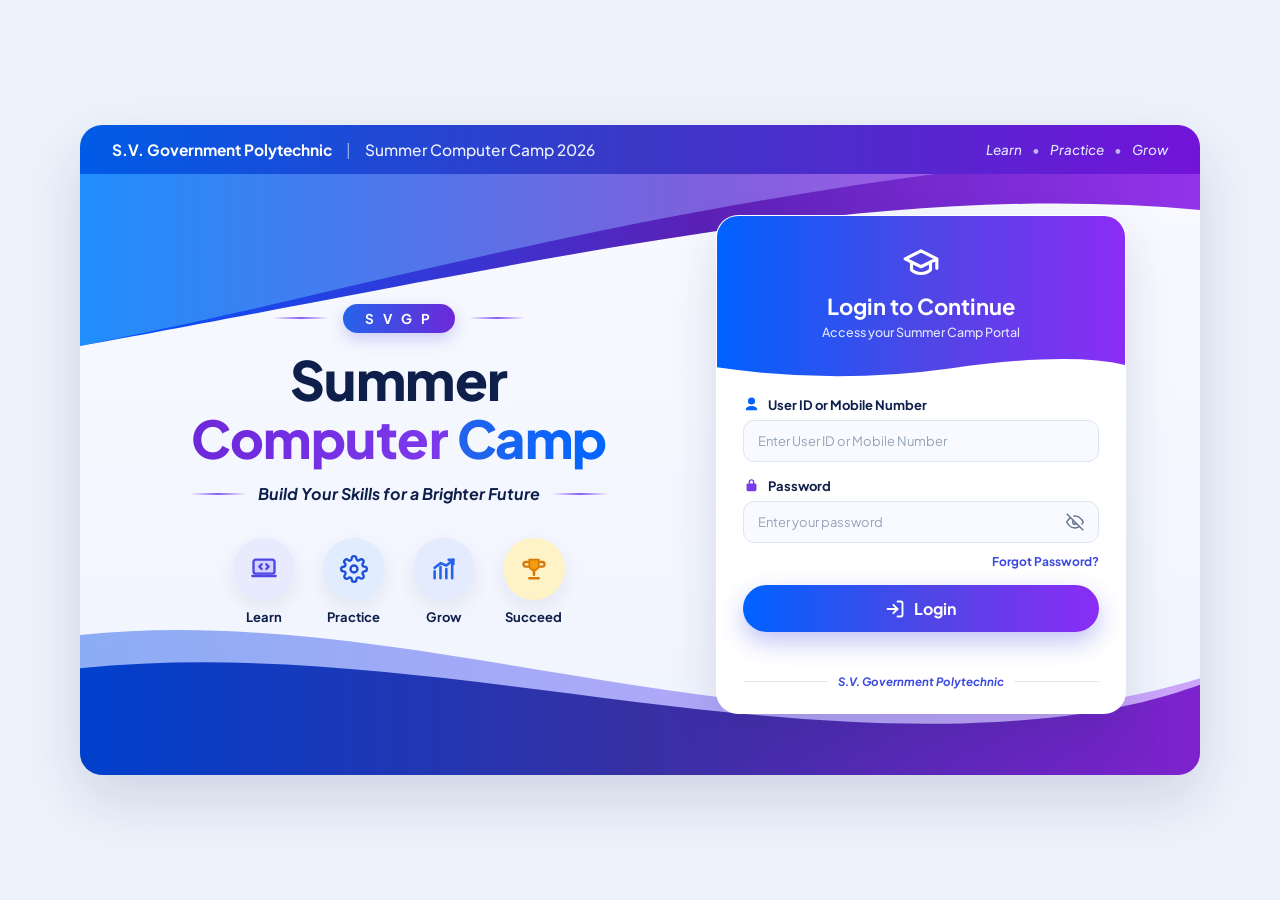
==== commit 8ed7f261: "Add files via upload" ====
--- a/index.html
+++ b/index.html
@@ -1,319 +1,317 @@
-<!DOCTYPE html>
-<html lang="en">
-<head>
-  <meta charset="UTF-8" />
-  <meta name="viewport" content="width=device-width, initial-scale=1.0" />
-  <title>S.V. Government Polytechnic — Summer Computer Camp 2026</title>
-  <link rel="preconnect" href="https://fonts.googleapis.com" />
-  <link rel="preconnect" href="https://fonts.gstatic.com" crossorigin />
-  <link href="https://fonts.googleapis.com/css2?family=Plus+Jakarta+Sans:wght@400;500;600;700;800&display=swap" rel="stylesheet" />
-  <link rel="stylesheet" href="style.css" />
-</head>
-<body>
-  <main class="portal-frame">
-    <!-- Decorative Flowing Waves -->
-    <div class="bg-wave-top" aria-hidden="true">
-      <svg viewBox="0 0 1200 220" preserveAspectRatio="none">
-        <path d="M0,0 L1200,0 L1200,45 C900,10 620,60 360,115 C180,155 70,190 0,210 Z" fill="url(#topWaveGrad1)" />
-        <path d="M0,0 L980,0 C720,30 480,85 260,145 C120,182 45,202 0,215 Z" fill="url(#topWaveGrad2)" opacity="0.55" />
-        <defs>
-          <linearGradient id="topWaveGrad1" x1="0%" y1="0%" x2="100%" y2="0%">
-            <stop offset="0%" stop-color="#0066ff" />
-            <stop offset="55%" stop-color="#6d28d9" />
-            <stop offset="100%" stop-color="#9333ea" />
-          </linearGradient>
-          <linearGradient id="topWaveGrad2" x1="0%" y1="0%" x2="100%" y2="0%">
-            <stop offset="0%" stop-color="#3b82f6" />
-            <stop offset="100%" stop-color="#c084fc" />
-          </linearGradient>
-        </defs>
-      </svg>
-    </div>
-
-    <div class="bg-wave-bottom" aria-hidden="true">
-      <svg viewBox="0 0 1200 200" preserveAspectRatio="none">
-        <path d="M0,35 C280,10 560,110 880,120 C1040,125 1140,105 1200,90 L1200,200 L0,200 Z" fill="url(#botWaveGrad2)" opacity="0.45" />
-        <path d="M0,75 C320,45 620,145 940,138 C1080,135 1155,115 1200,102 L1200,200 L0,200 Z" fill="url(#botWaveGrad1)" />
-        <defs>
-          <linearGradient id="botWaveGrad1" x1="0%" y1="0%" x2="100%" y2="0%">
-            <stop offset="0%" stop-color="#0044cc" />
-            <stop offset="50%" stop-color="#3b28cc" />
-            <stop offset="100%" stop-color="#7e22ce" />
-          </linearGradient>
-          <linearGradient id="botWaveGrad2" x1="0%" y1="0%" x2="100%" y2="0%">
-            <stop offset="0%" stop-color="#38bdf8" />
-            <stop offset="100%" stop-color="#a855f7" />
-          </linearGradient>
-        </defs>
-      </svg>
-    </div>
-
-    <!-- Top Gradient Header Bar -->
-    <header class="top-navbar">
-      <div class="nav-left">
-        <span class="nav-college">S.V. Government Polytechnic</span>
-        <span class="nav-divider">|</span>
-        <span class="nav-event">Summer Computer Camp 2026</span>
-      </div>
-      <div class="nav-right">
-        <span>Learn</span>
-        <span class="nav-dot">•</span>
-        <span>Practice</span>
-        <span class="nav-dot">•</span>
-        <span>Grow</span>
-      </div>
-    </header>
-
-    <!-- Main 2-Column Content Grid -->
-    <section class="hero-grid">
-      <!-- Left Hero Branding -->
-      <div class="hero-left">
-        <div class="pill-row">
-          <span class="side-line"></span>
-          <span class="svgp-pill">S V G P</span>
-          <span class="side-line"></span>
-        </div>
-
-        <h1 class="main-heading">
-          <span class="line-dark">Summer</span>
-          <span class="line-gradient">
-            <span class="word-purple">Computer</span> <span class="word-blue">Camp</span>
-          </span>
-        </h1>
-
-        <div class="mobile-motto-row">
-          <span class="side-line short"></span>
-          <span class="motto-words">Learn • Practice • Grow</span>
-          <span class="side-line short"></span>
-        </div>
-
-        <div class="sub-motto-row">
-          <span class="side-line"></span>
-          <p class="sub-motto">Build Your Skills for a Brighter Future</p>
-          <span class="side-line"></span>
-        </div>
-
-        <div class="features-row">
-          <div class="feature-item">
-            <div class="feature-circle bg-indigo-soft">
-              <svg viewBox="0 0 24 24" class="feat-svg" fill="none" stroke="#4f46e5" stroke-width="2">
-                <rect x="3" y="4" width="18" height="12" rx="2" fill="#6366f1" fill-opacity="0.18" />
-                <path d="M2 18h20" stroke-linecap="round" />
-                <path d="M10 8l-2 2 2 2M14 8l2 2-2 2" stroke-linecap="round" stroke-linejoin="round" />
-              </svg>
-            </div>
-            <span>Learn</span>
-          </div>
-
-          <div class="feature-item">
-            <div class="feature-circle bg-blue-soft">
-              <svg viewBox="0 0 24 24" class="feat-svg" fill="none" stroke="#1d4ed8" stroke-width="2">
-                <circle cx="12" cy="12" r="3" />
-                <path d="M19.4 15a1.65 1.65 0 0 0 .33 1.82l.06.06a2 2 0 1 1-2.83 2.83l-.06-.06a1.65 1.65 0 0 0-1.82-.33 1.65 1.65 0 0 0-1 1.51V21a2 2 0 1 1-4 0v-.09A1.65 1.65 0 0 0 9 19.4a1.65 1.65 0 0 0-1.82.33l-.06.06a2 2 0 1 1-2.83-2.83l.06-.06a1.65 1.65 0 0 0 .33-1.82 1.65 1.65 0 0 0-1.51-1H3a2 2 0 1 1 0-4h.09A1.65 1.65 0 0 0 4.6 9a1.65 1.65 0 0 0-.33-1.82l-.06-.06a2 2 0 1 1 2.83-2.83l.06.06a1.65 1.65 0 0 0 1.82.33H9a1.65 1.65 0 0 0 1-1.51V3a2 2 0 1 1 4 0v.09a1.65 1.65 0 0 0 1 1.51 1.65 1.65 0 0 0 1.82-.33l.06-.06a2 2 0 1 1 2.83 2.83l-.06.06a1.65 1.65 0 0 0-.33 1.82V9c.26.604.852.997 1.51 1H21a2 2 0 1 1 0 4h-.09a1.65 1.65 0 0 0-1.51 1z" />
-              </svg>
-            </div>
-            <span>Practice</span>
-          </div>
-
-          <div class="feature-item">
-            <div class="feature-circle bg-royal-soft">
-              <svg viewBox="0 0 24 24" class="feat-svg" fill="none" stroke="#2563eb" stroke-width="2.2">
-                <path d="M4 20V14M9 20V10M14 20V12M19 20V6" stroke-linecap="round" />
-                <path d="M4 11l5-4 5 2 6-5" stroke-linecap="round" stroke-linejoin="round" />
-                <path d="M16 4h4v4" stroke-linecap="round" stroke-linejoin="round" />
-              </svg>
-            </div>
-            <span>Grow</span>
-          </div>
-
-          <div class="feature-item">
-            <div class="feature-circle bg-orange-soft">
-              <svg viewBox="0 0 24 24" class="feat-svg" fill="#f97316" stroke="#ea580c" stroke-width="1.5">
-                <path d="M8 4h8v5a4 4 0 0 1-8 0V4z" />
-                <path d="M8 6H5a2 2 0 0 0 0 4h3M16 6h3a2 2 0 0 1 0 4h-3" fill="none" stroke-width="2" />
-                <path d="M12 13v4M8 20h8" fill="none" stroke-width="2.2" stroke-linecap="round" />
-              </svg>
-            </div>
-            <span>Succeed</span>
-          </div>
-        </div>
-      </div>
-
-      <!-- Right Side Login / Smooth Welcome Card -->
-      <div class="hero-right">
-        <div id="login-card" class="auth-card">
-          <div class="card-wave-header">
-            <div class="cap-icon-wrap" aria-hidden="true">
-              <svg viewBox="0 0 24 24" fill="none" stroke="#ffffff" stroke-width="2" stroke-linecap="round" stroke-linejoin="round">
-                <path d="M22 10v6M2 10l10-5 10 5-10 5z" />
-                <path d="M6 12v5c3 3 9 3 12 0v-5" />
-              </svg>
-            </div>
-            <h2 id="card-heading">Login to Continue</h2>
-            <p id="card-subheading">Access your Summer Camp Portal</p>
-
-            <svg class="card-wave-cut" viewBox="0 0 400 36" preserveAspectRatio="none" aria-hidden="true">
-              <path d="M0,16 Q110,38 225,18 T400,12 L400,36 L0,36 Z" fill="#ffffff" />
-            </svg>
-          </div>
-
-          <form id="login-form" class="card-body" novalidate>
-            <div class="field-group">
-              <label for="login-identifier">
-                <svg class="field-icon icon-blue" viewBox="0 0 24 24" fill="currentColor">
-                  <path d="M12 12a5 5 0 1 0-5-5 5 5 0 0 0 5 5zm0 2c-4.33 0-8 2.17-8 4.5V20h16v-1.5c0-2.33-3.67-4.5-8-4.5z" />
-                </svg>
-                <span>User ID or Mobile Number</span>
-              </label>
-              <div class="input-box">
-                <input
-                  type="text"
-                  id="login-identifier"
-                  placeholder="Enter User ID or Mobile Number"
-                  autocomplete="username"
-                  required
-                />
-              </div>
-            </div>
-
-            <div class="field-group">
-              <label for="login-password">
-                <svg class="field-icon icon-purple" viewBox="0 0 24 24" fill="currentColor">
-                  <path d="M17 9h-1V7a4 4 0 0 0-8 0v2H7a2 2 0 0 0-2 2v7a2 2 0 0 0 2 2h10a2 2 0 0 0 2-2v-7a2 2 0 0 0-2-2zm-6 6.73V17h2v-1.27a2 2 0 1 0-2 0zM10 9V7a2 2 0 0 1 4 0v2h-4z" />
-                </svg>
-                <span>Password</span>
-              </label>
-              <div class="input-box">
-                <input
-                  type="password"
-                  id="login-password"
-                  placeholder="Enter your password"
-                  autocomplete="current-password"
-                  required
-                />
-                <button type="button" id="toggle-pwd-btn" class="eye-btn" aria-label="Show or Hide Password">
-                  <svg viewBox="0 0 24 24" fill="none" stroke="currentColor" stroke-width="2">
-                    <path d="M17.94 17.94A10.07 10.07 0 0 1 12 20c-7 0-11-8-11-8a18.45 18.45 0 0 1 5.06-5.94M9.9 4.24A9.12 9.12 0 0 1 12 4c7 0 11 8 11 8a18.5 18.5 0 0 1-2.16 3.19m-6.72-1.07a3 3 0 1 1-4.24-4.24" />
-                    <line x1="1" y1="1" x2="23" y2="23" />
-                  </svg>
-                </button>
-              </div>
-            </div>
-
-            <div class="forgot-row">
-              <button type="button" id="open-forgot-btn" class="forgot-link">Forgot Password?</button>
-            </div>
-
-            <button type="submit" id="login-btn" class="btn-gradient-login">
-              <svg viewBox="0 0 24 24" fill="none" stroke="currentColor" stroke-width="2.2" stroke-linecap="round" stroke-linejoin="round">
-                <path d="M15 3h4a2 2 0 0 1 2 2v14a2 2 0 0 1-2 2h-4" />
-                <polyline points="10 17 15 12 10 7" />
-                <line x1="15" y1="12" x2="3" y2="12" />
-              </svg>
-              <span>Login</span>
-            </button>
-
-            <div id="login-msg" class="status-msg" role="status" aria-live="polite"></div>
-
-            <div class="card-footer-brand">
-              <span class="footer-line"></span>
-              <span class="footer-text">S.V. Government Polytechnic</span>
-              <span class="footer-line"></span>
-            </div>
-          </form>
-
-          <form id="forgot-form" class="card-body" style="display: none;" novalidate>
-            <div class="field-group">
-              <label for="reset-mobile">
-                <svg class="field-icon icon-blue" viewBox="0 0 24 24" fill="currentColor">
-                  <path d="M6.62 10.79a15.05 15.05 0 0 0 6.59 6.59l2.2-2.2a1 1 0 0 1 1.01-.24c1.12.37 2.33.57 3.58.57a1 1 0 0 1 1 1V20a1 1 0 0 1-1 1C10.07 21 3 13.93 3 5a1 1 0 0 1 1-1h3.5a1 1 0 0 1 1 1c0 1.25.2 2.46.57 3.58a1 1 0 0 1-.25 1.01l-2.2 2.2z" />
-                </svg>
-                <span>Registered Mobile Number</span>
-              </label>
-              <div class="input-box">
-                <input type="tel" id="reset-mobile" placeholder="Enter registered Mobile Number" required />
-              </div>
-            </div>
-
-            <div class="field-group">
-              <label for="reset-email">
-                <svg class="field-icon icon-purple" viewBox="0 0 24 24" fill="currentColor">
-                  <path d="M20 4H4a2 2 0 0 0-2 2v12a2 2 0 0 0 2 2h16a2 2 0 0 0 2-2V6a2 2 0 0 0-2-2zm0 4-8 5-8-5V6l8 5 8-5v2z" />
-                </svg>
-                <span>Registered Gmail ID</span>
-              </label>
-              <div class="input-box">
-                <input type="email" id="reset-email" placeholder="Enter registered Gmail ID" required />
-              </div>
-            </div>
-
-            <button type="submit" id="send-reset-btn" class="btn-gradient-login">
-              <span>Verify &amp; Send Reset Link</span>
-            </button>
-
-            <div class="forgot-row center-row">
-              <button type="button" id="back-to-login-btn" class="forgot-link">← Back to Login</button>
-            </div>
-
-            <div id="reset-msg" class="status-msg" role="status" aria-live="polite"></div>
-
-            <div class="card-footer-brand">
-              <span class="footer-line"></span>
-              <span class="footer-text">S.V. Government Polytechnic</span>
-              <span class="footer-line"></span>
-            </div>
-          </form>
-        </div>
-
-        <!-- Smooth 5-Second Welcome Card -->
-        <div id="welcome-card" class="auth-card welcome-box" style="display: none;">
-          <div class="card-wave-header welcome-header">
-            <div class="session-badge">
-              <span class="pulse-dot"></span>
-              <span>Session Timer: <strong id="session-countdown">30:00</strong></span>
-            </div>
-
-            <div class="avatar-ring">
-              <img id="welcome-avatar" src="" alt="Student Profile Photo" class="student-photo-large" />
-            </div>
-
-            <h2 id="welcome-title" class="welcome-name-anim">Welcome!</h2>
-            <p class="welcome-subtitle-anim">SVGP Summer Computer Camp 2026</p>
-
-            <svg class="card-wave-cut" viewBox="0 0 400 36" preserveAspectRatio="none" aria-hidden="true">
-              <path d="M0,16 Q110,38 225,18 T400,12 L400,36 L0,36 Z" fill="#ffffff" />
-            </svg>
-          </div>
-
-          <div class="card-body welcome-body-anim">
-            <div class="profile-summary">
-              <div class="sum-row"><span>Full Name</span><strong id="detail-name">-</strong></div>
-              <div class="sum-row"><span>User ID</span><strong id="detail-username">-</strong></div>
-              <div class="sum-row"><span>Mobile No</span><strong id="detail-mobile">-</strong></div>
-              <div class="sum-row"><span>Gmail</span><strong id="detail-email">-</strong></div>
-            </div>
-
-            <div class="welcome-progress-wrap">
-              <div class="welcome-progress-head">
-                <span>Preparing your portal...</span>
-                <span id="welcome-sec-text">5s</span>
-              </div>
-              <div class="welcome-progress-track">
-                <div id="welcome-progress-fill" class="welcome-progress-fill"></div>
-              </div>
-            </div>
-
-            <div class="card-footer-brand">
-              <span class="footer-line"></span>
-              <span class="footer-text">S.V. Government Polytechnic</span>
-              <span class="footer-line"></span>
-            </div>
-          </div>
-        </div>
-      </div>
-    </section>
-  </main>
-
-  <script type="module" src="login.js"></script>
-</body>
-</html>
+<!DOCTYPE html>
+<html lang="en">
+<head>
+  <meta charset="UTF-8" />
+  <meta name="viewport" content="width=device-width, initial-scale=1.0" />
+  <title>S.V. Government Polytechnic — Summer Computer Camp 2026</title>
+  <link rel="preconnect" href="https://fonts.googleapis.com" />
+  <link rel="preconnect" href="https://fonts.gstatic.com" crossorigin />
+  <link href="https://fonts.googleapis.com/css2?family=Plus+Jakarta+Sans:wght@400;500;600;700;800&display=swap" rel="stylesheet" />
+  <link rel="stylesheet" href="style.css" />
+  <link rel="stylesheet" href="logo-loader.css" />
+</head>
+<body>
+
+  <!-- Logo Loading Screen -->
+<div id="svgp-logo-loader" class="svgp-logo-loader" aria-label="Loading SVGP Summer Camp">
+  <div class="logo-loader-box">
+    <img src="logo.png" alt="SVGP Logo" class="loader-logo-img" onerror="this.style.display='none'" />
+    <h2 class="loader-title">SVGP Summer Camp</h2>
+    <p class="loader-sub">S.V. Government Polytechnic • Tirupati</p>
+    <div class="loader-bar-track">
+      <div id="loader-bar-fill" class="loader-bar-fill"></div>
+    </div>
+    <div id="loader-status-text" class="loader-status-text">Loading... 0%</div>
+  </div>
+</div>
+
+
+  <main class="camp-stage">
+    <!-- Decorative Blue-Purple Waves (PC & Mobile) -->
+    <div class="wave-top-wrap" aria-hidden="true">
+      <svg viewBox="0 0 1200 180" preserveAspectRatio="none">
+        <path class="wave-anim-1" d="M0,0 L1200,0 L1200,40 C920,15 640,65 360,115 C180,148 70,168 0,180 Z" fill="url(#topGradA)" />
+        <path class="wave-anim-2" d="M0,0 L940,0 C680,32 450,82 230,132 C105,160 40,172 0,180 Z" fill="url(#topGradB)" opacity="0.55" />
+        <defs>
+          <linearGradient id="topGradA" x1="0%" y1="0%" x2="100%" y2="0%">
+            <stop offset="0%" stop-color="#0055ff" />
+            <stop offset="55%" stop-color="#5b21b6" />
+            <stop offset="100%" stop-color="#9333ea" />
+          </linearGradient>
+          <linearGradient id="topGradB" x1="0%" y1="0%" x2="100%" y2="0%">
+            <stop offset="0%" stop-color="#38bdf8" />
+            <stop offset="100%" stop-color="#c084fc" />
+          </linearGradient>
+        </defs>
+      </svg>
+    </div>
+
+    <div class="wave-bottom-wrap" aria-hidden="true">
+      <svg viewBox="0 0 1200 190" preserveAspectRatio="none">
+        <path class="wave-anim-2" d="M0,38 C290,8 570,115 890,122 C1050,126 1145,102 1200,85 L1200,190 L0,190 Z" fill="url(#botGradB)" opacity="0.5" />
+        <path class="wave-anim-1" d="M0,74 C320,42 630,142 945,134 C1085,130 1155,108 1200,92 L1200,190 L0,190 Z" fill="url(#botGradA)" />
+        <defs>
+          <linearGradient id="botGradA" x1="0%" y1="0%" x2="100%" y2="0%">
+            <stop offset="0%" stop-color="#0040cc" />
+            <stop offset="50%" stop-color="#3730a3" />
+            <stop offset="100%" stop-color="#7e22ce" />
+          </linearGradient>
+          <linearGradient id="botGradB" x1="0%" y1="0%" x2="100%" y2="0%">
+            <stop offset="0%" stop-color="#2563eb" />
+            <stop offset="100%" stop-color="#a855f7" />
+          </linearGradient>
+        </defs>
+      </svg>
+    </div>
+
+    <!-- Top Gradient Bar -->
+    <header class="camp-topbar">
+      <div class="topbar-left">
+        <span class="college-name">S.V. Government Polytechnic</span>
+        <span class="topbar-sep">|</span>
+        <span class="camp-tag">Summer Computer Camp 2026</span>
+      </div>
+      <div class="topbar-right">
+        <span>Learn</span>
+        <span class="dot-sep">•</span>
+        <span>Practice</span>
+        <span class="dot-sep">•</span>
+        <span>Grow</span>
+      </div>
+    </header>
+
+    <!-- Main 2-Column Grid (PC) / Single Column (Mobile) -->
+    <section class="camp-grid">
+      <!-- Left Hero Column -->
+      <div class="hero-col">
+        <div class="badge-line">
+          <span class="rule"></span>
+          <span class="svgp-chip">S V G P</span>
+          <span class="rule"></span>
+        </div>
+
+        <h1 class="hero-title">
+          <span class="title-top">Summer</span>
+          <span class="title-bottom">
+            <span class="txt-purple">Computer</span> <span class="txt-blue">Camp</span>
+          </span>
+        </h1>
+
+        <div class="mobile-tagline">
+          <span class="rule short"></span>
+          <span>Learn • Practice • Grow</span>
+          <span class="rule short"></span>
+        </div>
+
+        <div class="hero-subtitle-line">
+          <span class="rule"></span>
+          <p>Build Your Skills for a Brighter Future</p>
+          <span class="rule"></span>
+        </div>
+
+        <!-- 4 Pillar Icons (Learn, Practice, Grow, Succeed) -->
+        <div class="pillars-row">
+          <div class="pillar-card anim-float-1">
+            <div class="pillar-circle c-indigo">
+              <svg viewBox="0 0 24 24" fill="none" stroke="#4f46e5" stroke-width="2">
+                <rect x="3" y="4" width="18" height="12" rx="2" fill="#6366f1" fill-opacity="0.16" />
+                <path d="M2 18h20" stroke-linecap="round" />
+                <path d="M10 8l-2 2 2 2M14 8l2 2-2 2" stroke-linecap="round" stroke-linejoin="round" />
+              </svg>
+            </div>
+            <span>Learn</span>
+          </div>
+
+          <div class="pillar-card anim-float-2">
+            <div class="pillar-circle c-blue">
+              <svg viewBox="0 0 24 24" fill="none" stroke="#1d4ed8" stroke-width="2">
+                <circle cx="12" cy="12" r="3" />
+                <path d="M19.4 15a1.65 1.65 0 0 0 .33 1.82l.06.06a2 2 0 1 1-2.83 2.83l-.06-.06a1.65 1.65 0 0 0-1.82-.33 1.65 1.65 0 0 0-1 1.51V21a2 2 0 1 1-4 0v-.09A1.65 1.65 0 0 0 9 19.4a1.65 1.65 0 0 0-1.82.33l-.06.06a2 2 0 1 1-2.83-2.83l.06-.06a1.65 1.65 0 0 0 .33-1.82 1.65 1.65 0 0 0-1.51-1H3a2 2 0 1 1 0-4h.09A1.65 1.65 0 0 0 4.6 9a1.65 1.65 0 0 0-.33-1.82l-.06-.06a2 2 0 1 1 2.83-2.83l.06.06a1.65 1.65 0 0 0 1.82.33H9a1.65 1.65 0 0 0 1-1.51V3a2 2 0 1 1 4 0v.09a1.65 1.65 0 0 0 1 1.51 1.65 1.65 0 0 0 1.82-.33l.06-.06a2 2 0 1 1 2.83 2.83l-.06.06a1.65 1.65 0 0 0-.33 1.82V9c.26.604.852.997 1.51 1H21a2 2 0 1 1 0 4h-.09a1.65 1.65 0 0 0-1.51 1z" />
+              </svg>
+            </div>
+            <span>Practice</span>
+          </div>
+
+          <div class="pillar-card anim-float-3">
+            <div class="pillar-circle c-royal">
+              <svg viewBox="0 0 24 24" fill="none" stroke="#2563eb" stroke-width="2.2">
+                <path d="M4 20V14M9 20V10M14 20V12M19 20V6" stroke-linecap="round" />
+                <path d="M4 11l5-4 5 2 6-5" stroke-linecap="round" stroke-linejoin="round" />
+                <path d="M16 4h4v4" stroke-linecap="round" stroke-linejoin="round" />
+              </svg>
+            </div>
+            <span>Grow</span>
+          </div>
+
+          <div class="pillar-card anim-float-4">
+            <div class="pillar-circle c-amber">
+              <svg viewBox="0 0 24 24" fill="#f59e0b" stroke="#d97706" stroke-width="1.5">
+                <path d="M8 4h8v5a4 4 0 0 1-8 0V4z" />
+                <path d="M8 6H5a2 2 0 0 0 0 4h3M16 6h3a2 2 0 0 1 0 4h-3" fill="none" stroke-width="2" />
+                <path d="M12 13v4M8 20h8" fill="none" stroke-width="2.2" stroke-linecap="round" />
+              </svg>
+            </div>
+            <span>Succeed</span>
+          </div>
+        </div>
+      </div>
+
+      <!-- Right Login Card Column -->
+      <div class="form-col">
+        <div id="login-card" class="login-card">
+          <div class="card-banner">
+            <div class="grad-cap" aria-hidden="true">
+              <svg viewBox="0 0 24 24" fill="none" stroke="#ffffff" stroke-width="2" stroke-linecap="round" stroke-linejoin="round">
+                <path d="M22 10v6M2 10l10-5 10 5-10 5z" />
+                <path d="M6 12v5c3 3 9 3 12 0v-5" />
+              </svg>
+            </div>
+            <h2>Login to Continue</h2>
+            <p>Access your Summer Camp Portal</p>
+
+            <svg class="banner-wave" viewBox="0 0 400 34" preserveAspectRatio="none" aria-hidden="true">
+              <path d="M0,15 Q115,36 230,16 T400,12 L400,34 L0,34 Z" fill="#ffffff" />
+            </svg>
+          </div>
+
+          <!-- Login Form -->
+          <form id="login-form" class="login-body" novalidate>
+            <div class="input-block">
+              <label for="login-identifier">
+                <svg class="lbl-icon blue-ic" viewBox="0 0 24 24" fill="currentColor">
+                  <path d="M12 12a5 5 0 1 0-5-5 5 5 0 0 0 5 5zm0 2c-4.33 0-8 2.17-8 4.5V20h16v-1.5c0-2.33-3.67-4.5-8-4.5z" />
+                </svg>
+                <span>User ID or Mobile Number</span>
+              </label>
+              <div class="input-field-wrap">
+                <input
+                  type="text"
+                  id="login-identifier"
+                  placeholder="Enter User ID or Mobile Number"
+                  autocomplete="username"
+                  required
+                />
+              </div>
+            </div>
+
+            <div class="input-block">
+              <label for="login-password">
+                <svg class="lbl-icon purple-ic" viewBox="0 0 24 24" fill="currentColor">
+                  <path d="M17 9h-1V7a4 4 0 0 0-8 0v2H7a2 2 0 0 0-2 2v7a2 2 0 0 0 2 2h10a2 2 0 0 0 2-2v-7a2 2 0 0 0-2-2zm-6 6.73V17h2v-1.27a2 2 0 1 0-2 0zM10 9V7a2 2 0 0 1 4 0v2h-4z" />
+                </svg>
+                <span>Password</span>
+              </label>
+              <div class="input-field-wrap">
+                <input
+                  type="password"
+                  id="login-password"
+                  placeholder="Enter your password"
+                  autocomplete="current-password"
+                  required
+                />
+                <button type="button" id="toggle-pwd-btn" class="eye-toggle" aria-label="Toggle Password Visibility">
+                  <svg id="eye-svg" viewBox="0 0 24 24" fill="none" stroke="currentColor" stroke-width="2">
+                    <path d="M17.94 17.94A10.07 10.07 0 0 1 12 20c-7 0-11-8-11-8a18.45 18.45 0 0 1 5.06-5.94M9.9 4.24A9.12 9.12 0 0 1 12 4c7 0 11 8 11 8a18.5 18.5 0 0 1-2.16 3.19m-6.72-1.07a3 3 0 1 1-4.24-4.24" />
+                    <line x1="1" y1="1" x2="23" y2="23" />
+                  </svg>
+                </button>
+              </div>
+            </div>
+
+            <div class="forgot-wrap">
+              <button type="button" id="open-forgot-btn" class="forgot-btn">Forgot Password?</button>
+            </div>
+
+            <button type="submit" id="login-submit-btn" class="btn-login-grad">
+              <svg viewBox="0 0 24 24" fill="none" stroke="currentColor" stroke-width="2.2" stroke-linecap="round" stroke-linejoin="round">
+                <path d="M15 3h4a2 2 0 0 1 2 2v14a2 2 0 0 1-2 2h-4" />
+                <polyline points="10 17 15 12 10 7" />
+                <line x1="15" y1="12" x2="3" y2="12" />
+              </svg>
+              <span>Login</span>
+            </button>
+
+            <div id="login-status" class="feedback-msg" role="status" aria-live="polite"></div>
+
+            <div class="card-bottom-brand">
+              <span class="line-thin"></span>
+              <span>S.V. Government Polytechnic</span>
+              <span class="line-thin"></span>
+            </div>
+          </form>
+
+          <!-- Forgot Password Panel -->
+          <form id="forgot-form" class="login-body" style="display: none;" novalidate>
+            <div class="input-block">
+              <label for="reset-mobile">
+                <svg class="lbl-icon blue-ic" viewBox="0 0 24 24" fill="currentColor">
+                  <path d="M6.62 10.79a15.05 15.05 0 0 0 6.59 6.59l2.2-2.2a1 1 0 0 1 1.01-.24c1.12.37 2.33.57 3.58.57a1 1 0 0 1 1 1V20a1 1 0 0 1-1 1C10.07 21 3 13.93 3 5a1 1 0 0 1 1-1h3.5a1 1 0 0 1 1 1c0 1.25.2 2.46.57 3.58a1 1 0 0 1-.25 1.01l-2.2 2.2z" />
+                </svg>
+                <span>Registered Mobile Number</span>
+              </label>
+              <div class="input-field-wrap">
+                <input type="tel" id="reset-mobile" placeholder="Enter registered Mobile Number" required />
+              </div>
+            </div>
+
+            <div class="input-block">
+              <label for="reset-email">
+                <svg class="lbl-icon purple-ic" viewBox="0 0 24 24" fill="currentColor">
+                  <path d="M20 4H4a2 2 0 0 0-2 2v12a2 2 0 0 0 2 2h16a2 2 0 0 0 2-2V6a2 2 0 0 0-2-2zm0 4-8 5-8-5V6l8 5 8-5v2z" />
+                </svg>
+                <span>Registered Gmail ID</span>
+              </label>
+              <div class="input-field-wrap">
+                <input type="email" id="reset-email" placeholder="Enter registered Gmail ID" required />
+              </div>
+            </div>
+
+            <button type="submit" id="send-reset-btn" class="btn-login-grad">
+              <span>Send Reset Link</span>
+            </button>
+
+            <div class="forgot-wrap center-align">
+              <button type="button" id="back-to-login-btn" class="forgot-btn">← Back to Login</button>
+            </div>
+
+            <div id="reset-status" class="feedback-msg" role="status" aria-live="polite"></div>
+
+            <div class="card-bottom-brand">
+              <span class="line-thin"></span>
+              <span>S.V. Government Polytechnic</span>
+              <span class="line-thin"></span>
+            </div>
+          </form>
+        </div>
+
+        <!-- Logged-In Welcome Card -->
+        <div id="welcome-card" class="login-card" style="display: none;">
+          <div class="card-banner">
+            <img id="welcome-avatar" src="" alt="Student Photo" class="avatar-ring-img" />
+            <h2 id="welcome-title">Welcome!</h2>
+            <p>Opening Summer Computer Camp Dashboard...</p>
+            <svg class="banner-wave" viewBox="0 0 400 34" preserveAspectRatio="none" aria-hidden="true">
+              <path d="M0,15 Q115,36 230,16 T400,12 L400,34 L0,34 Z" fill="#ffffff" />
+            </svg>
+          </div>
+
+          <div class="login-body">
+            <div class="info-box">
+              <div class="info-row"><span>Full Name</span><strong id="detail-name">-</strong></div>
+              <div class="info-row"><span>User ID</span><strong id="detail-username">-</strong></div>
+              <div class="info-row"><span>Mobile No</span><strong id="detail-mobile">-</strong></div>
+              <div class="info-row"><span>Gmail</span><strong id="detail-email">-</strong></div>
+            </div>
+
+            <a href="dashboard.html" class="btn-login-grad link-btn">Continue to Dashboard →</a>
+            <button type="button" id="logout-btn" class="btn-logout-soft">Logout</button>
+          </div>
+        </div>
+      </div>
+    </section>
+  </main>
+
+  <script type="module" src="login.js"></script>
+  <script src="logo-loader.js"></script>
+</body>
+</html>
--- a/style.css
+++ b/style.css
@@ -1,645 +1,653 @@
-:root {
-  --royal-blue: #0052cc;
-  --bright-blue: #0066ff;
-  --vivid-purple: #7c3aed;
-  --deep-purple: #6d28d9;
-  --navy-ink: #0f1f4b;
-  --text-dark: #1e293b;
-  --text-muted: #64748b;
-  --surface-bg: #f6f8ff;
-  --card-white: #ffffff;
-  --input-border: #dbe3f4;
-  --grad-main: linear-gradient(90deg, #0062ff 0%, #4f46e5 52%, #8b2cf5 100%);
-  --grad-nav: linear-gradient(90deg, #005be6 0%, #3b38c6 50%, #7214d8 100%);
-}
-
-* {
-  box-sizing: border-box;
-  margin: 0;
-  padding: 0;
-  font-family: "Plus Jakarta Sans", "Segoe UI", system-ui, -apple-system, sans-serif;
-}
-
-body {
-  min-height: 100vh;
-  background: #eef2fb;
-  display: flex;
-  align-items: center;
-  justify-content: center;
-  padding: 20px;
-  color: var(--text-dark);
-}
-
-.portal-frame {
-  position: relative;
-  width: 100%;
-  max-width: 1120px;
-  min-height: 650px;
-  background: linear-gradient(180deg, #f8faff 0%, #f1f4fd 100%);
-  border-radius: 22px;
-  overflow: hidden;
-  box-shadow: 0 24px 60px rgba(15, 31, 75, 0.14);
-  display: flex;
-  flex-direction: column;
-}
-
-.bg-wave-top,
-.bg-wave-bottom {
-  position: absolute;
-  left: 0;
-  width: 100%;
-  pointer-events: none;
-  z-index: 1;
-}
-
-.bg-wave-top {
-  top: 44px;
-  height: 185px;
-}
-
-.bg-wave-bottom {
-  bottom: 0;
-  height: 170px;
-}
-
-.bg-wave-top svg,
-.bg-wave-bottom svg {
-  width: 100%;
-  height: 100%;
-  display: block;
-}
-
-.top-navbar {
-  position: relative;
-  z-index: 5;
-  background: var(--grad-nav);
-  color: #ffffff;
-  padding: 15px 32px;
-  display: flex;
-  align-items: center;
-  justify-content: space-between;
-  gap: 12px;
-}
-
-.nav-left {
-  display: flex;
-  align-items: center;
-  gap: 14px;
-  font-size: 15.5px;
-}
-
-.nav-college {
-  font-weight: 700;
-  letter-spacing: 0.2px;
-}
-
-.nav-divider {
-  opacity: 0.55;
-  font-weight: 300;
-}
-
-.nav-event {
-  font-weight: 500;
-  color: #eef2ff;
-}
-
-.nav-right {
-  display: flex;
-  align-items: center;
-  gap: 10px;
-  font-size: 13.5px;
-  font-style: italic;
-  font-weight: 500;
-  color: #e0e7ff;
-}
-
-.nav-dot {
-  font-style: normal;
-  opacity: 0.75;
-}
-
-.hero-grid {
-  position: relative;
-  z-index: 4;
-  flex: 1;
-  display: grid;
-  grid-template-columns: 1.08fr 0.92fr;
-  align-items: center;
-  gap: 28px;
-  padding: 36px 52px 58px;
-}
-
-.hero-left {
-  display: flex;
-  flex-direction: column;
-  align-items: center;
-  text-align: center;
-  animation: fadeSlideUp 0.65s ease both;
-}
-
-.pill-row {
-  display: flex;
-  align-items: center;
-  justify-content: center;
-  gap: 14px;
-  margin-bottom: 16px;
-}
-
-.side-line {
-  width: 56px;
-  height: 1.5px;
-  background: linear-gradient(90deg, transparent, #8b5cf6, transparent);
-}
-
-.side-line.short {
-  width: 34px;
-}
-
-.svgp-pill {
-  background: linear-gradient(90deg, #2563eb 0%, #6d28d9 100%);
-  color: #ffffff;
-  font-size: 13.5px;
-  font-weight: 700;
-  letter-spacing: 3.5px;
-  padding: 6px 22px;
-  border-radius: 999px;
-  box-shadow: 0 6px 16px rgba(79, 70, 229, 0.25);
-}
-
-.main-heading {
-  display: flex;
-  flex-direction: column;
-  line-height: 1.12;
-  margin-bottom: 16px;
-}
-
-.line-dark {
-  font-size: clamp(38px, 4.6vw, 54px);
-  font-weight: 800;
-  color: var(--navy-ink);
-  letter-spacing: -0.5px;
-}
-
-.line-gradient {
-  font-size: clamp(34px, 4.4vw, 52px);
-  font-weight: 800;
-  letter-spacing: -0.5px;
-}
-
-.word-purple {
-  background: linear-gradient(90deg, #6d28d9 0%, #7c3aed 100%);
-  -webkit-background-clip: text;
-  -webkit-text-fill-color: transparent;
-}
-
-.word-blue {
-  background: linear-gradient(90deg, #2563eb 0%, #0066ff 100%);
-  -webkit-background-clip: text;
-  -webkit-text-fill-color: transparent;
-}
-
-.mobile-motto-row {
-  display: none;
-}
-
-.sub-motto-row {
-  display: flex;
-  align-items: center;
-  justify-content: center;
-  gap: 12px;
-  margin-bottom: 34px;
-}
-
-.sub-motto {
-  font-size: 16px;
-  font-weight: 700;
-  font-style: italic;
-  color: var(--navy-ink);
-}
-
-.features-row {
-  display: flex;
-  align-items: center;
-  justify-content: center;
-  gap: 28px;
-}
-
-.feature-item {
-  display: flex;
-  flex-direction: column;
-  align-items: center;
-  gap: 9px;
-  transition: transform 0.22s ease;
-}
-
-.feature-item:hover {
-  transform: translateY(-4px);
-}
-
-.feature-circle {
-  width: 62px;
-  height: 62px;
-  border-radius: 50%;
-  display: flex;
-  align-items: center;
-  justify-content: center;
-  box-shadow: 0 8px 20px rgba(15, 31, 75, 0.06);
-}
-
-.bg-indigo-soft { background: #e8eafe; }
-.bg-blue-soft   { background: #e2ecff; }
-.bg-royal-soft  { background: #e4ebff; }
-.bg-orange-soft { background: #ffedd5; }
-
-.feat-svg {
-  width: 28px;
-  height: 28px;
-}
-
-.feature-item span {
-  font-size: 13px;
-  font-weight: 700;
-  color: var(--navy-ink);
-}
-
-.hero-right {
-  display: flex;
-  justify-content: center;
-}
-
-.auth-card {
-  width: 100%;
-  max-width: 410px;
-  background: var(--card-white);
-  border-radius: 22px;
-  overflow: hidden;
-  box-shadow: 0 20px 48px rgba(24, 39, 92, 0.14);
-  border: 1px solid rgba(255, 255, 255, 0.9);
-  animation: fadeSlideUp 0.7s ease both;
-}
-
-.card-wave-header {
-  position: relative;
-  background: var(--grad-main);
-  color: #ffffff;
-  text-align: center;
-  padding: 24px 22px 42px;
-}
-
-.cap-icon-wrap {
-  width: 44px;
-  height: 44px;
-  margin: 0 auto 8px;
-  display: flex;
-  align-items: center;
-  justify-content: center;
-}
-
-.cap-icon-wrap svg {
-  width: 38px;
-  height: 38px;
-}
-
-.card-wave-header h2 {
-  font-size: 22px;
-  font-weight: 700;
-  margin-bottom: 4px;
-  letter-spacing: -0.2px;
-}
-
-.card-wave-header p {
-  font-size: 12.5px;
-  color: #e0e7ff;
-  font-weight: 500;
-}
-
-.card-wave-cut {
-  position: absolute;
-  left: 0;
-  bottom: -1px;
-  width: 100%;
-  height: 28px;
-  display: block;
-}
-
-.card-body {
-  padding: 14px 26px 24px;
-}
-
-.field-group {
-  margin-bottom: 15px;
-}
-
-.field-group label {
-  display: flex;
-  align-items: center;
-  gap: 8px;
-  font-size: 13px;
-  font-weight: 700;
-  color: var(--navy-ink);
-  margin-bottom: 7px;
-}
-
-.field-icon {
-  width: 17px;
-  height: 17px;
-  flex-shrink: 0;
-}
-
-.icon-blue { color: #0062ff; }
-.icon-purple { color: #7c3aed; }
-
-.input-box {
-  position: relative;
-  display: flex;
-  align-items: center;
-}
-
-.input-box input {
-  width: 100%;
-  padding: 12px 38px 12px 14px;
-  border: 1.5px solid var(--input-border);
-  border-radius: 11px;
-  background: #f8faff;
-  font-size: 13px;
-  color: var(--text-dark);
-  outline: none;
-  transition: border-color 0.2s ease, box-shadow 0.2s ease, background 0.2s ease;
-}
-
-.input-box input::placeholder {
-  color: #94a3b8;
-}
-
-.input-box input:focus {
-  border-color: #4f46e5;
-  background: #ffffff;
-  box-shadow: 0 0 0 3.5px rgba(79, 70, 229, 0.12);
-}
-
-.eye-btn {
-  position: absolute;
-  right: 11px;
-  background: none;
-  border: none;
-  cursor: pointer;
-  color: #64748b;
-  display: flex;
-  align-items: center;
-  padding: 4px;
-}
-
-.eye-btn svg {
-  width: 18px;
-  height: 18px;
-}
-
-.forgot-row {
-  display: flex;
-  justify-content: flex-end;
-  margin: -4px 0 16px;
-}
-
-.forgot-row.center-row {
-  justify-content: center;
-  margin-top: 14px;
-  margin-bottom: 4px;
-}
-
-.forgot-link {
-  background: none;
-  border: none;
-  font-size: 12px;
-  font-weight: 700;
-  color: #3b49df;
-  cursor: pointer;
-}
-
-.forgot-link:hover {
-  text-decoration: underline;
-}
-
-.btn-gradient-login {
-  width: 100%;
-  padding: 13px 20px;
-  border: none;
-  border-radius: 999px;
-  background: var(--grad-main);
-  color: #ffffff;
-  font-size: 16px;
-  font-weight: 700;
-  cursor: pointer;
-  display: inline-flex;
-  align-items: center;
-  justify-content: center;
-  gap: 9px;
-  text-decoration: none;
-  box-shadow: 0 10px 24px rgba(59, 73, 223, 0.32);
-  transition: transform 0.18s ease, box-shadow 0.18s ease, opacity 0.18s ease;
-}
-
-.btn-gradient-login svg {
-  width: 20px;
-  height: 20px;
-}
-
-.btn-gradient-login:hover {
-  transform: translateY(-1.5px);
-  box-shadow: 0 14px 28px rgba(59, 73, 223, 0.38);
-}
-
-.btn-gradient-login:disabled {
-  opacity: 0.7;
-  cursor: not-allowed;
-}
-
-.status-msg {
-  min-height: 18px;
-  margin-top: 10px;
-  font-size: 12.5px;
-  font-weight: 600;
-  text-align: center;
-}
-
-.status-msg.error { color: #dc2626; }
-.status-msg.success { color: #16a34a; }
-
-.card-footer-brand {
-  margin-top: 14px;
-  display: flex;
-  align-items: center;
-  justify-content: center;
-  gap: 10px;
-}
-
-.footer-line {
-  flex: 1;
-  height: 1px;
-  background: #e2e8f0;
-}
-
-.footer-text {
-  font-size: 11.5px;
-  font-weight: 700;
-  font-style: italic;
-  color: #3b49df;
-}
-
-.welcome-box {
-  animation: welcomeCardReveal 0.8s cubic-bezier(0.22, 1, 0.36, 1) both;
-}
-
-.welcome-header {
-  padding-top: 18px;
-  padding-bottom: 44px;
-}
-
-.session-badge {
-  display: inline-flex;
-  align-items: center;
-  gap: 6px;
-  background: rgba(255, 255, 255, 0.18);
-  border: 1px solid rgba(255, 255, 255, 0.35);
-  backdrop-filter: blur(6px);
-  padding: 4px 12px;
-  border-radius: 999px;
-  font-size: 11.5px;
-  color: #ffffff;
-  margin-bottom: 14px;
-}
-
-.pulse-dot {
-  width: 7px;
-  height: 7px;
-  border-radius: 50%;
-  background: #4ade80;
-  box-shadow: 0 0 8px #4ade80;
-  animation: pulseDot 1.4s ease-in-out infinite;
-}
-
-.avatar-ring {
-  width: 132px;
-  height: 132px;
-  margin: 0 auto 12px;
-  padding: 4px;
-  border-radius: 50%;
-  background: linear-gradient(135deg, #ffffff 0%, #93c5fd 50%, #e879f9 100%);
-  box-shadow: 0 12px 28px rgba(15, 23, 42, 0.28);
-  animation: avatarPopSmooth 0.85s cubic-bezier(0.22, 1, 0.36, 1) 0.1s both;
-}
-
-.student-photo-large {
-  width: 100%;
-  height: 100%;
-  border-radius: 50%;
-  object-fit: cover;
-  display: block;
-  background: #ffffff;
-}
-
-.welcome-name-anim {
-  font-size: 24px !important;
-  animation: fadeSlideUp 0.7s ease 0.25s both;
-}
-
-.welcome-subtitle-anim {
-  animation: fadeSlideUp 0.7s ease 0.38s both;
-}
-
-.welcome-body-anim {
-  animation: fadeSlideUp 0.7s ease 0.45s both;
-}
-
-.profile-summary {
-  background: #f8faff;
-  border: 1px solid var(--input-border);
-  border-radius: 14px;
-  padding: 12px 15px;
-  margin-bottom: 16px;
-}
-
-.sum-row {
-  display: flex;
-  justify-content: space-between;
-  gap: 10px;
-  padding: 7px 0;
-  border-bottom: 1px dashed #dbe3f4;
-  font-size: 12.8px;
-}
-
-.sum-row:last-child { border-bottom: none; }
-.sum-row span { color: var(--text-muted); }
-.sum-row strong {
-  color: var(--navy-ink);
-  word-break: break-all;
-  text-align: right;
-}
-
-.welcome-progress-wrap {
-  margin-bottom: 6px;
-}
-
-.welcome-progress-head {
-  display: flex;
-  justify-content: space-between;
-  font-size: 12px;
-  font-weight: 700;
-  color: #3b49df;
-  margin-bottom: 6px;
-}
-
-.welcome-progress-track {
-  width: 100%;
-  height: 8px;
-  background: #e2e8f0;
-  border-radius: 999px;
-  overflow: hidden;
-}
-
-.welcome-progress-fill {
-  width: 0%;
-  height: 100%;
-  border-radius: 999px;
-  background: var(--grad-main);
-  transition: width 0.1s linear;
-}
-
-@keyframes welcomeCardReveal {
-  from { opacity: 0; transform: translateY(20px) scale(0.96); }
-  to { opacity: 1; transform: translateY(0) scale(1); }
-}
-
-@keyframes avatarPopSmooth {
-  0% { opacity: 0; transform: scale(0.65); }
-  70% { opacity: 1; transform: scale(1.04); }
-  100% { opacity: 1; transform: scale(1); }
-}
-
-@keyframes pulseDot {
-  0%, 100% { transform: scale(1); opacity: 1; }
-  50% { transform: scale(1.35); opacity: 0.65; }
-}
-
-@keyframes fadeSlideUp {
-  from { opacity: 0; transform: translateY(14px); }
-  to { opacity: 1; transform: translateY(0); }
-}
-
-@media (max-width: 860px) {
-  body { padding: 12px; }
-  .portal-frame { max-width: 420px; min-height: auto; border-radius: 20px; }
-  .top-navbar { justify-content: center; text-align: center; padding: 14px 18px; }
-  .nav-left { flex-direction: column; gap: 2px; }
-  .nav-college { font-size: 17px; line-height: 1.25; }
-  .nav-divider, .nav-event, .nav-right { display: none; }
-  .bg-wave-top { top: 56px; height: 110px; }
-  .hero-grid { grid-template-columns: 1fr; gap: 18px; padding: 18px 18px 34px; }
-  .pill-row { margin-bottom: 10px; }
-  .line-dark { font-size: 30px; }
-  .line-gradient { font-size: 28px; }
-  .mobile-motto-row { display: flex; align-items: center; justify-content: center; gap: 10px; margin-top: 6px; }
-  .motto-words { font-size: 13.5px; font-weight: 700; color: var(--navy-ink); }
-  .sub-motto-row, .features-row { display: none; }
-  .auth-card { max-width: 100%; }
-  .card-body { padding: 12px 20px 20px; }
-}
+:root {
+  --navy-ink: #0f1f4b;
+  --text-main: #1e293b;
+  --text-sub: #64748b;
+  --card-bg: #ffffff;
+  --field-bg: #f8faff;
+  --field-border: #dce4f5;
+  --grad-brand: linear-gradient(90deg, #0062ff 0%, #4f46e5 52%, #8b2cf5 100%);
+  --grad-bar: linear-gradient(90deg, #005be6 0%, #3b38c6 50%, #7214d8 100%);
+}
+
+* {
+  box-sizing: border-box;
+  margin: 0;
+  padding: 0;
+  font-family: "Plus Jakarta Sans", "Segoe UI", system-ui, -apple-system, sans-serif;
+}
+
+body {
+  min-height: 100vh;
+  background: #eef2fc;
+  display: flex;
+  align-items: center;
+  justify-content: center;
+  padding: 20px;
+  color: var(--text-main);
+}
+
+/* Main Frame */
+.camp-stage {
+  position: relative;
+  width: 100%;
+  max-width: 1120px;
+  min-height: 650px;
+  background: linear-gradient(180deg, #f9faff 0%, #f0f4fe 100%);
+  border-radius: 22px;
+  overflow: hidden;
+  box-shadow: 0 24px 60px rgba(15, 31, 75, 0.14);
+  display: flex;
+  flex-direction: column;
+}
+
+/* Smooth Animated Waves */
+.wave-top-wrap,
+.wave-bottom-wrap {
+  position: absolute;
+  left: 0;
+  width: 100%;
+  pointer-events: none;
+  z-index: 1;
+}
+
+.wave-top-wrap {
+  top: 46px;
+  height: 175px;
+}
+
+.wave-bottom-wrap {
+  bottom: 0;
+  height: 175px;
+}
+
+.wave-top-wrap svg,
+.wave-bottom-wrap svg {
+  width: 100%;
+  height: 100%;
+  display: block;
+}
+
+.wave-anim-1 {
+  animation: waveShiftLeft 9s ease-in-out infinite alternate;
+}
+
+.wave-anim-2 {
+  animation: waveShiftRight 11s ease-in-out infinite alternate;
+}
+
+@keyframes waveShiftLeft {
+  0% { transform: translateX(0px) scaleY(1); }
+  100% { transform: translateX(-18px) scaleY(1.04); }
+}
+
+@keyframes waveShiftRight {
+  0% { transform: translateX(0px) scaleY(1); }
+  100% { transform: translateX(18px) scaleY(0.97); }
+}
+
+/* Top Bar */
+.camp-topbar {
+  position: relative;
+  z-index: 5;
+  background: var(--grad-bar);
+  color: #ffffff;
+  padding: 15px 32px;
+  display: flex;
+  align-items: center;
+  justify-content: space-between;
+  gap: 12px;
+}
+
+.topbar-left {
+  display: flex;
+  align-items: center;
+  gap: 14px;
+  font-size: 15.5px;
+}
+
+.college-name {
+  font-weight: 700;
+}
+
+.topbar-sep {
+  opacity: 0.55;
+}
+
+.camp-tag {
+  font-weight: 500;
+  color: #eef2ff;
+}
+
+.topbar-right {
+  display: flex;
+  align-items: center;
+  gap: 10px;
+  font-size: 13.5px;
+  font-style: italic;
+  font-weight: 500;
+  color: #e0e7ff;
+}
+
+.dot-sep {
+  font-style: normal;
+  opacity: 0.75;
+}
+
+/* 2-Column Grid */
+.camp-grid {
+  position: relative;
+  z-index: 4;
+  flex: 1;
+  display: grid;
+  grid-template-columns: 1.08fr 0.92fr;
+  align-items: center;
+  gap: 28px;
+  padding: 36px 52px 56px;
+}
+
+/* Left Hero */
+.hero-col {
+  display: flex;
+  flex-direction: column;
+  align-items: center;
+  text-align: center;
+  animation: enterUp 0.65s cubic-bezier(0.22, 1, 0.36, 1) both;
+}
+
+.badge-line {
+  display: flex;
+  align-items: center;
+  justify-content: center;
+  gap: 14px;
+  margin-bottom: 16px;
+}
+
+.rule {
+  width: 56px;
+  height: 1.5px;
+  background: linear-gradient(90deg, transparent, #8b5cf6, transparent);
+}
+
+.rule.short {
+  width: 34px;
+}
+
+.svgp-chip {
+  background: linear-gradient(90deg, #2563eb 0%, #6d28d9 100%);
+  color: #ffffff;
+  font-size: 13.5px;
+  font-weight: 700;
+  letter-spacing: 3.5px;
+  padding: 6px 22px;
+  border-radius: 999px;
+  box-shadow: 0 6px 16px rgba(79, 70, 229, 0.25);
+}
+
+.hero-title {
+  display: flex;
+  flex-direction: column;
+  line-height: 1.12;
+  margin-bottom: 16px;
+}
+
+.title-top {
+  font-size: clamp(38px, 4.6vw, 54px);
+  font-weight: 800;
+  color: var(--navy-ink);
+  letter-spacing: -0.5px;
+}
+
+.title-bottom {
+  font-size: clamp(34px, 4.4vw, 52px);
+  font-weight: 800;
+  letter-spacing: -0.5px;
+}
+
+.txt-purple {
+  background: linear-gradient(90deg, #6d28d9 0%, #7c3aed 100%);
+  -webkit-background-clip: text;
+  -webkit-text-fill-color: transparent;
+}
+
+.txt-blue {
+  background: linear-gradient(90deg, #2563eb 0%, #0066ff 100%);
+  -webkit-background-clip: text;
+  -webkit-text-fill-color: transparent;
+}
+
+.mobile-tagline {
+  display: none;
+}
+
+.hero-subtitle-line {
+  display: flex;
+  align-items: center;
+  justify-content: center;
+  gap: 12px;
+  margin-bottom: 34px;
+}
+
+.hero-subtitle-line p {
+  font-size: 16px;
+  font-weight: 700;
+  font-style: italic;
+  color: var(--navy-ink);
+}
+
+/* 4 Pillars */
+.pillars-row {
+  display: flex;
+  align-items: center;
+  justify-content: center;
+  gap: 28px;
+}
+
+.pillar-card {
+  display: flex;
+  flex-direction: column;
+  align-items: center;
+  gap: 9px;
+  transition: transform 0.25s ease;
+}
+
+.pillar-card:hover {
+  transform: translateY(-5px);
+}
+
+.anim-float-1 { animation: gentleBob 3.6s ease-in-out 0.0s infinite; }
+.anim-float-2 { animation: gentleBob 3.6s ease-in-out 0.4s infinite; }
+.anim-float-3 { animation: gentleBob 3.6s ease-in-out 0.8s infinite; }
+.anim-float-4 { animation: gentleBob 3.6s ease-in-out 1.2s infinite; }
+
+@keyframes gentleBob {
+  0%, 100% { transform: translateY(0px); }
+  50% { transform: translateY(-4px); }
+}
+
+.pillar-circle {
+  width: 62px;
+  height: 62px;
+  border-radius: 50%;
+  display: flex;
+  align-items: center;
+  justify-content: center;
+  box-shadow: 0 8px 20px rgba(15, 31, 75, 0.07);
+}
+
+.c-indigo { background: #e8eafe; }
+.c-blue   { background: #e2ecff; }
+.c-royal  { background: #e4ebff; }
+.c-amber  { background: #fef3c7; }
+
+.pillar-circle svg {
+  width: 28px;
+  height: 28px;
+}
+
+.pillar-card span {
+  font-size: 13px;
+  font-weight: 700;
+  color: var(--navy-ink);
+}
+
+/* Right Login Card */
+.form-col {
+  display: flex;
+  justify-content: center;
+}
+
+.login-card {
+  width: 100%;
+  max-width: 410px;
+  background: var(--card-bg);
+  border-radius: 22px;
+  overflow: hidden;
+  box-shadow: 0 20px 48px rgba(24, 39, 92, 0.14);
+  border: 1px solid rgba(255, 255, 255, 0.92);
+  animation: enterUp 0.72s cubic-bezier(0.22, 1, 0.36, 1) both;
+}
+
+.card-banner {
+  position: relative;
+  background: var(--grad-brand);
+  color: #ffffff;
+  text-align: center;
+  padding: 24px 22px 42px;
+}
+
+.grad-cap {
+  width: 44px;
+  height: 44px;
+  margin: 0 auto 8px;
+  display: flex;
+  align-items: center;
+  justify-content: center;
+  animation: capPop 0.7s ease both;
+}
+
+.grad-cap svg {
+  width: 38px;
+  height: 38px;
+}
+
+@keyframes capPop {
+  from { opacity: 0; transform: scale(0.75) translateY(-6px); }
+  to { opacity: 1; transform: scale(1) translateY(0); }
+}
+
+.card-banner h2 {
+  font-size: 22px;
+  font-weight: 700;
+  margin-bottom: 4px;
+}
+
+.card-banner p {
+  font-size: 12.5px;
+  color: #e0e7ff;
+  font-weight: 500;
+}
+
+.banner-wave {
+  position: absolute;
+  left: 0;
+  bottom: -1px;
+  width: 100%;
+  height: 28px;
+  display: block;
+}
+
+.login-body {
+  padding: 14px 26px 24px;
+}
+
+.input-block {
+  margin-bottom: 15px;
+}
+
+.input-block label {
+  display: flex;
+  align-items: center;
+  gap: 8px;
+  font-size: 13px;
+  font-weight: 700;
+  color: var(--navy-ink);
+  margin-bottom: 7px;
+}
+
+.lbl-icon {
+  width: 17px;
+  height: 17px;
+  flex-shrink: 0;
+}
+
+.blue-ic { color: #0062ff; }
+.purple-ic { color: #7c3aed; }
+
+.input-field-wrap {
+  position: relative;
+  display: flex;
+  align-items: center;
+}
+
+.input-field-wrap input {
+  width: 100%;
+  padding: 12px 38px 12px 14px;
+  border: 1.5px solid var(--field-border);
+  border-radius: 11px;
+  background: var(--field-bg);
+  font-size: 13px;
+  color: var(--text-main);
+  outline: none;
+  transition: border-color 0.2s ease, box-shadow 0.2s ease, background 0.2s ease;
+}
+
+.input-field-wrap input::placeholder {
+  color: #94a3b8;
+}
+
+.input-field-wrap input:focus {
+  border-color: #4f46e5;
+  background: #ffffff;
+  box-shadow: 0 0 0 3.5px rgba(79, 70, 229, 0.12);
+}
+
+.eye-toggle {
+  position: absolute;
+  right: 11px;
+  background: none;
+  border: none;
+  cursor: pointer;
+  color: #64748b;
+  display: flex;
+  align-items: center;
+  padding: 4px;
+}
+
+.eye-toggle svg {
+  width: 18px;
+  height: 18px;
+}
+
+.forgot-wrap {
+  display: flex;
+  justify-content: flex-end;
+  margin: -4px 0 16px;
+}
+
+.forgot-wrap.center-align {
+  justify-content: center;
+  margin-top: 14px;
+  margin-bottom: 4px;
+}
+
+.forgot-btn {
+  background: none;
+  border: none;
+  font-size: 12px;
+  font-weight: 700;
+  color: #3b49df;
+  cursor: pointer;
+}
+
+.forgot-btn:hover {
+  text-decoration: underline;
+}
+
+.btn-login-grad {
+  width: 100%;
+  padding: 13px 20px;
+  border: none;
+  border-radius: 999px;
+  background: var(--grad-brand);
+  color: #ffffff;
+  font-size: 16px;
+  font-weight: 700;
+  cursor: pointer;
+  display: inline-flex;
+  align-items: center;
+  justify-content: center;
+  gap: 9px;
+  text-decoration: none;
+  box-shadow: 0 10px 24px rgba(59, 73, 223, 0.32);
+  transition: transform 0.2s ease, box-shadow 0.2s ease, opacity 0.2s ease;
+}
+
+.btn-login-grad svg {
+  width: 20px;
+  height: 20px;
+}
+
+.btn-login-grad:hover {
+  transform: translateY(-2px);
+  box-shadow: 0 14px 28px rgba(59, 73, 223, 0.4);
+}
+
+.btn-login-grad:disabled {
+  opacity: 0.7;
+  cursor: not-allowed;
+}
+
+.feedback-msg {
+  min-height: 18px;
+  margin-top: 10px;
+  font-size: 12.5px;
+  font-weight: 600;
+  text-align: center;
+}
+
+.feedback-msg.error { color: #dc2626; }
+.feedback-msg.success { color: #16a34a; }
+
+.card-bottom-brand {
+  margin-top: 14px;
+  display: flex;
+  align-items: center;
+  justify-content: center;
+  gap: 10px;
+}
+
+.line-thin {
+  flex: 1;
+  height: 1px;
+  background: #e2e8f0;
+}
+
+.card-bottom-brand span:not(.line-thin) {
+  font-size: 11.5px;
+  font-weight: 700;
+  font-style: italic;
+  color: #3b49df;
+}
+
+/* Welcome Card */
+.avatar-ring-img {
+  width: 78px;
+  height: 78px;
+  border-radius: 50%;
+  object-fit: cover;
+  border: 3px solid #ffffff;
+  box-shadow: 0 8px 20px rgba(15, 23, 42, 0.25);
+  margin: 0 auto 8px;
+  display: block;
+}
+
+.info-box {
+  background: #f8faff;
+  border: 1px solid var(--field-border);
+  border-radius: 12px;
+  padding: 10px 14px;
+  margin-bottom: 14px;
+}
+
+.info-row {
+  display: flex;
+  justify-content: space-between;
+  gap: 10px;
+  padding: 6px 0;
+  border-bottom: 1px dashed #dce4f5;
+  font-size: 12.5px;
+}
+
+.info-row:last-child { border-bottom: none; }
+.info-row span { color: var(--text-sub); }
+.info-row strong { color: var(--navy-ink); word-break: break-all; text-align: right; }
+
+.btn-logout-soft {
+  width: 100%;
+  margin-top: 10px;
+  padding: 10px 16px;
+  border-radius: 999px;
+  border: 1.5px solid #fecaca;
+  background: #fff5f5;
+  color: #dc2626;
+  font-size: 13px;
+  font-weight: 700;
+  cursor: pointer;
+}
+
+@keyframes enterUp {
+  from { opacity: 0; transform: translateY(16px); }
+  to { opacity: 1; transform: translateY(0); }
+}
+
+/* ==================== MOBILE RESPONSIVE VIEW ==================== */
+@media (max-width: 860px) {
+  body {
+    padding: 12px;
+  }
+
+  .camp-stage {
+    max-width: 420px;
+    min-height: auto;
+    border-radius: 20px;
+  }
+
+  .camp-topbar {
+    justify-content: center;
+    text-align: center;
+    padding: 14px 18px;
+  }
+
+  .topbar-left {
+    flex-direction: column;
+    gap: 2px;
+  }
+
+  .college-name {
+    font-size: 17px;
+    line-height: 1.25;
+  }
+
+  .topbar-sep,
+  .camp-tag,
+  .topbar-right {
+    display: none;
+  }
+
+  .wave-top-wrap {
+    top: 56px;
+    height: 110px;
+  }
+
+  .camp-grid {
+    grid-template-columns: 1fr;
+    gap: 18px;
+    padding: 18px 18px 34px;
+  }
+
+  .badge-line {
+    margin-bottom: 10px;
+  }
+
+  .title-top {
+    font-size: 30px;
+  }
+
+  .title-bottom {
+    font-size: 28px;
+  }
+
+  .mobile-tagline {
+    display: flex;
+    align-items: center;
+    justify-content: center;
+    gap: 10px;
+    margin-top: 6px;
+    font-size: 13.5px;
+    font-weight: 700;
+    color: var(--navy-ink);
+  }
+
+  .hero-subtitle-line,
+  .pillars-row {
+    display: none;
+  }
+
+  .login-card {
+    max-width: 100%;
+  }
+
+  .login-body {
+    padding: 12px 20px 20px;
+  }
+}
--- a/logo-loader.css
+++ b/logo-loader.css
@@ -0,0 +1,78 @@
+.svgp-logo-loader {
+  position: fixed;
+  inset: 0;
+  z-index: 9999;
+  background: #f4f1ea;
+  display: flex;
+  justify-content: center;
+  align-items: center;
+  padding: 24px;
+  transition: opacity 0.45s ease, visibility 0.45s ease;
+}
+
+.svgp-logo-loader.is-done {
+  opacity: 0;
+  visibility: hidden;
+  pointer-events: none;
+}
+
+.logo-loader-box {
+  width: min(340px, 90vw);
+  display: flex;
+  flex-direction: column;
+  align-items: center;
+  text-align: center;
+  gap: 14px;
+}
+
+.loader-logo-img {
+  width: clamp(130px, 38vw, 175px);
+  height: auto;
+  object-fit: contain;
+  animation: logoSmoothPulse 1.8s ease-in-out infinite;
+}
+
+@keyframes logoSmoothPulse {
+  0%, 100% {
+    transform: translateY(0) scale(1);
+  }
+  50% {
+    transform: translateY(-4px) scale(1.04);
+  }
+}
+
+.loader-title {
+  margin: 0;
+  font-size: clamp(18px, 4.5vw, 22px);
+  font-weight: 800;
+  color: #0f294a;
+}
+
+.loader-sub {
+  margin: 0;
+  font-size: 12.5px;
+  color: #475569;
+}
+
+.loader-bar-track {
+  width: 100%;
+  height: 10px;
+  border-radius: 999px;
+  background: #e2e8f0;
+  overflow: hidden;
+  padding: 2px;
+}
+
+.loader-bar-fill {
+  width: 0%;
+  height: 100%;
+  border-radius: 999px;
+  background: linear-gradient(90deg, #1d4ed8, #6d28d9, #ec4899);
+  transition: width 0.08s linear;
+}
+
+.loader-status-text {
+  font-size: 12px;
+  font-weight: 700;
+  color: #1d4ed8;
+}
